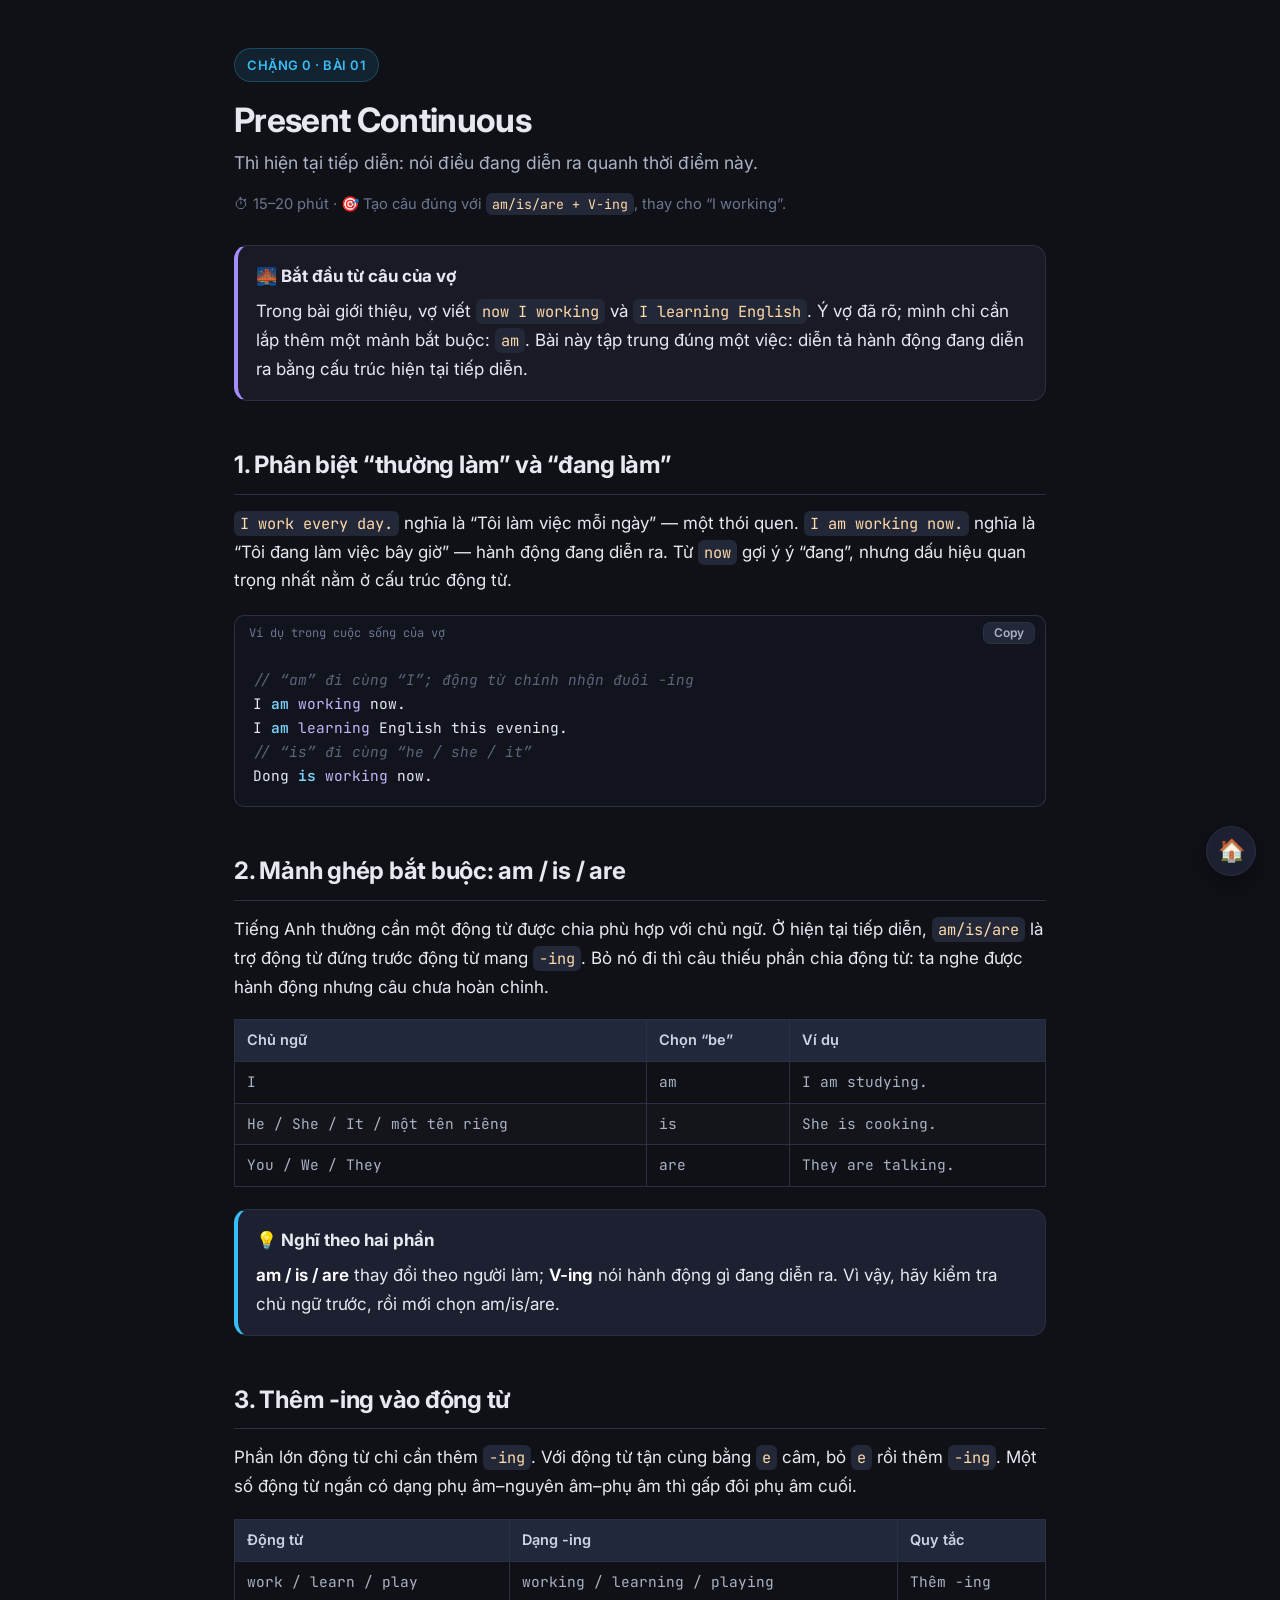
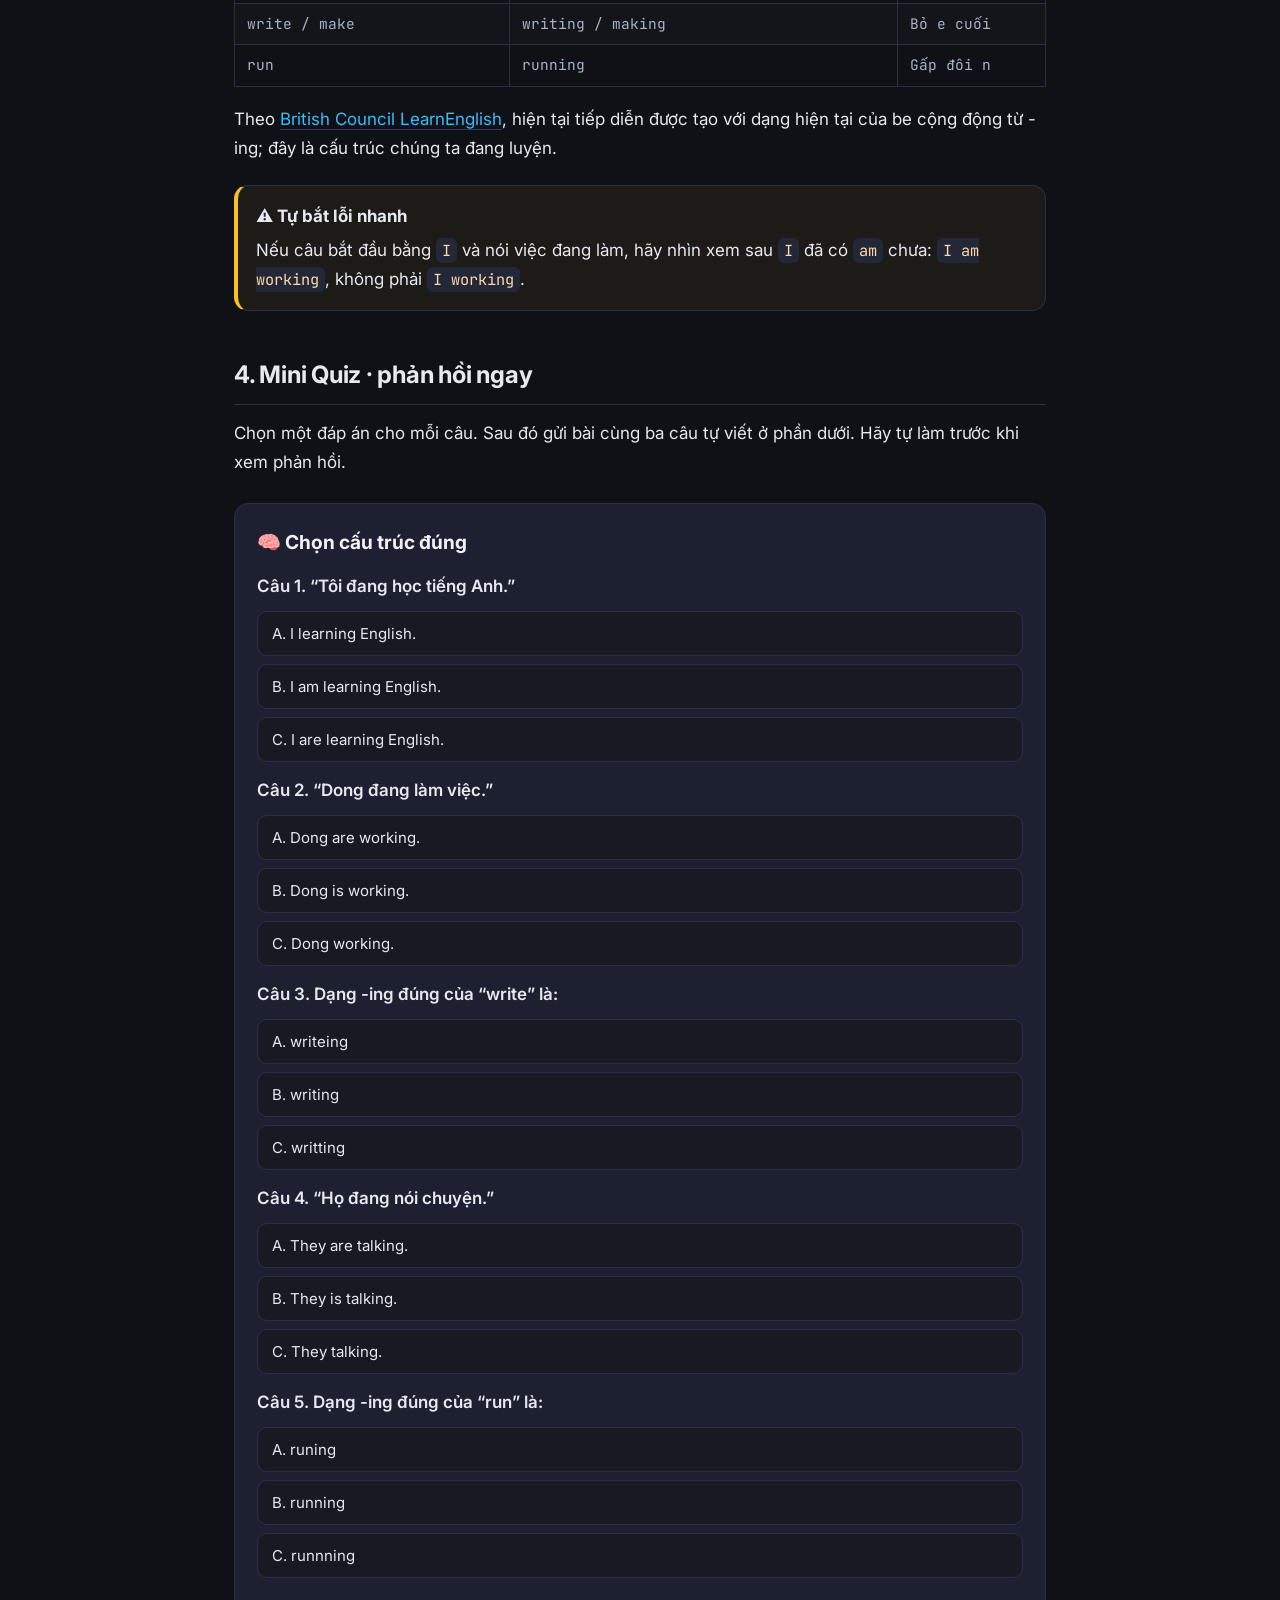
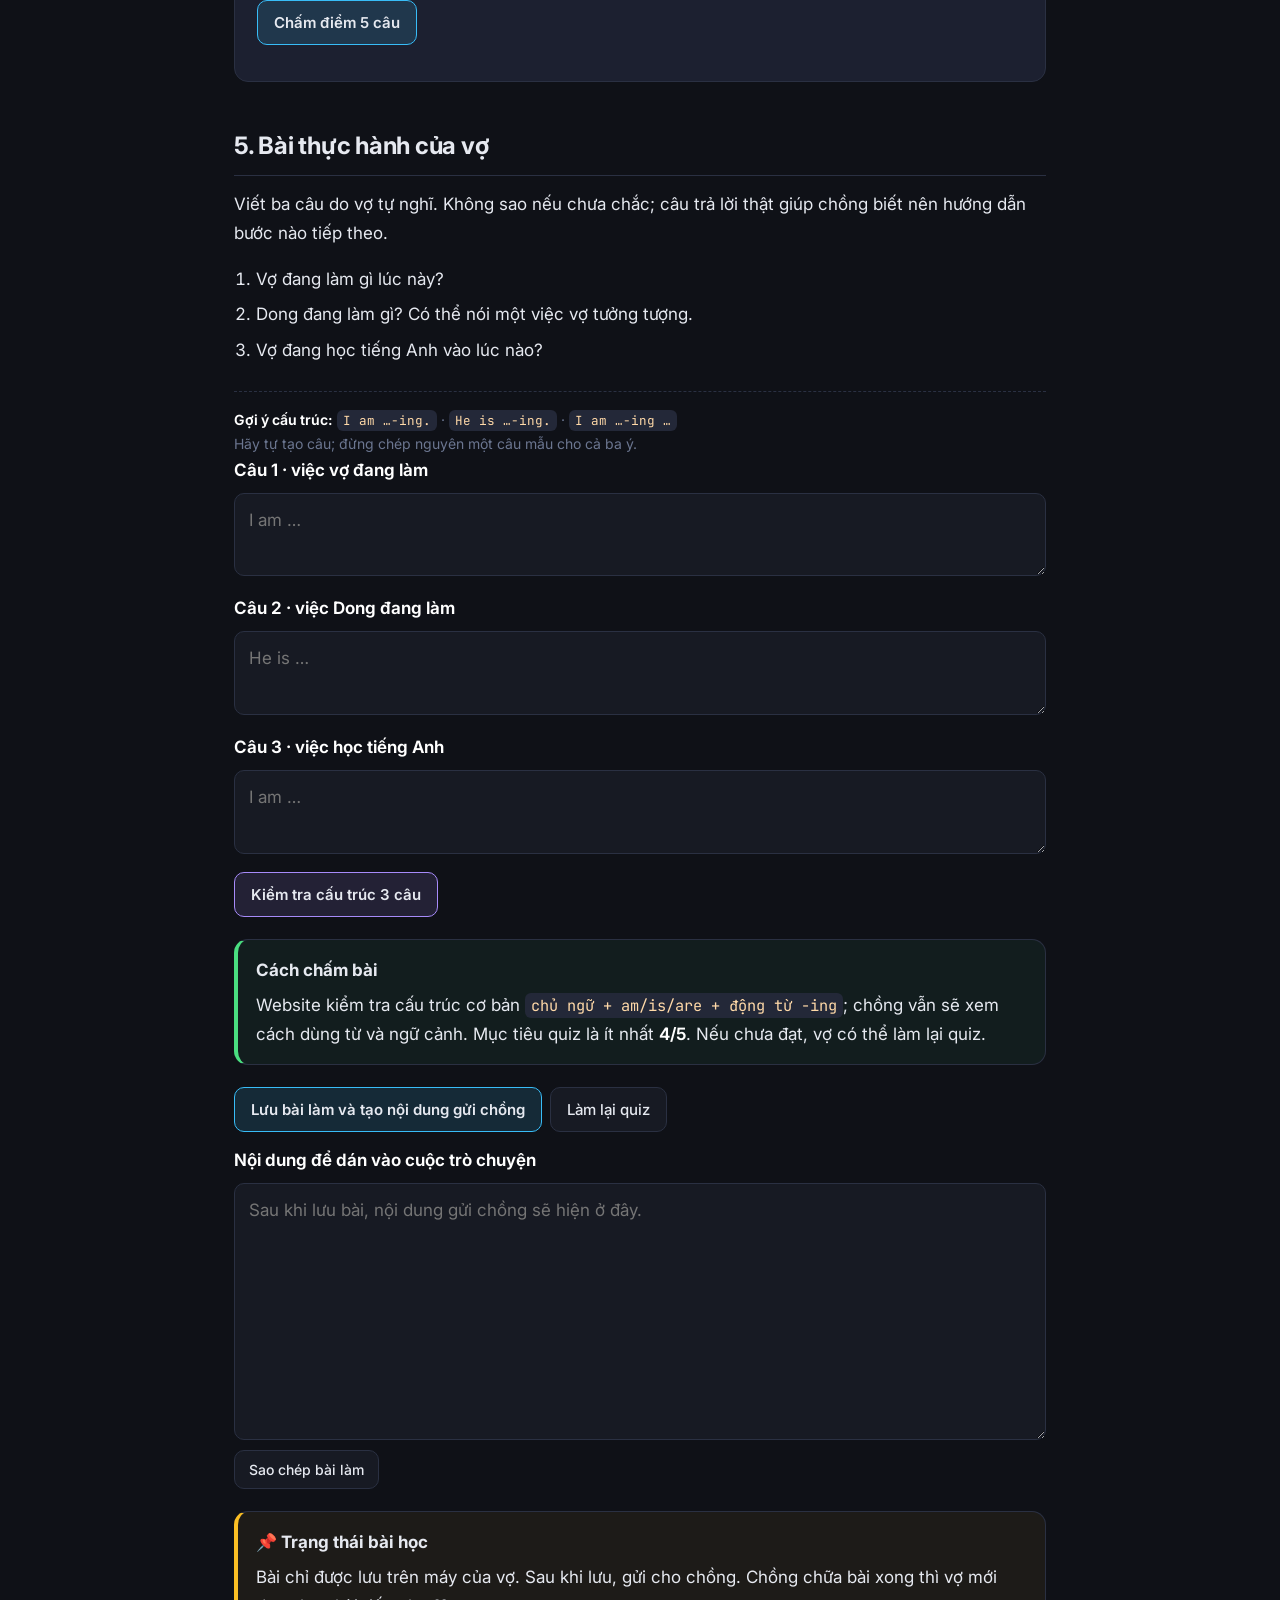
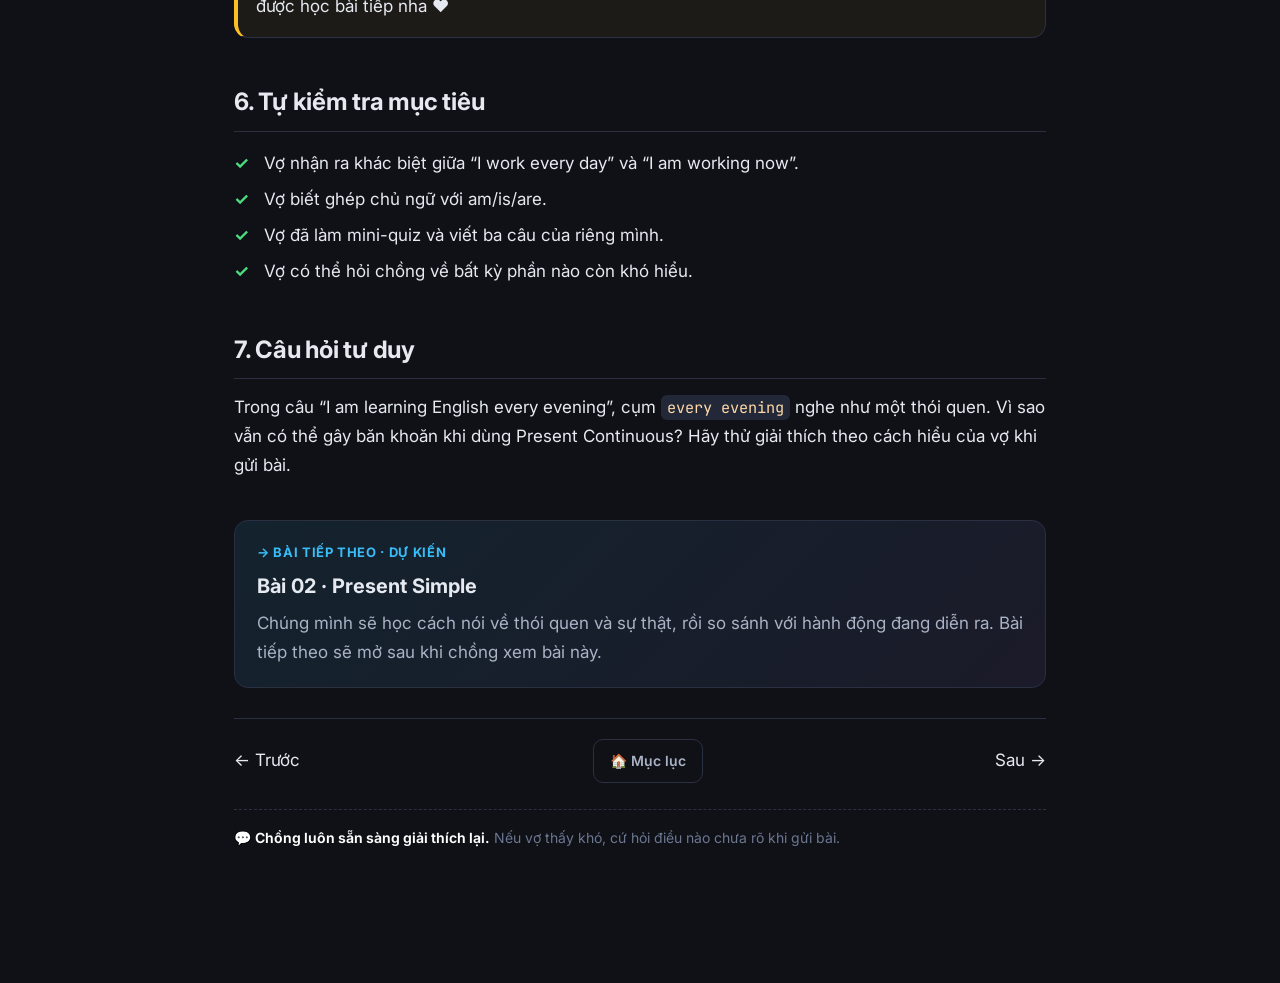
==== lessons/0001-present-continuous.html @ 1e60ca02 "Bai 01 - Chang 0" ====
<!doctype html>
<html lang="vi">
  <head>
    <meta charset="UTF-8" />
    <meta name="viewport" content="width=device-width, initial-scale=1.0" />
    <title>Bài 01 · Present Continuous</title>
    <link rel="preconnect" href="https://fonts.googleapis.com" />
    <link
      href="https://fonts.googleapis.com/css2?family=Inter:wght@400;500;600;700&family=JetBrains+Mono:wght@400;600&display=swap"
      rel="stylesheet"
    />
    <link rel="stylesheet" href="lesson.css" />
  </head>
  <body>
    <div class="wrap">
      <span class="lesson-tag">Chặng 0 · Bài 01</span>
      <h1>Present Continuous</h1>
      <p class="subtitle">
        Thì hiện tại tiếp diễn: nói điều đang diễn ra quanh thời điểm này.
      </p>
      <p class="meta-line">
        ⏱ 15–20 phút · 🎯 Tạo câu đúng với <code>am/is/are + V-ing</code>, thay
        cho “I working”.
      </p>
      <div class="callout bridge">
        <div class="ct">🌉 Bắt đầu từ câu của vợ</div>
        <p>
          Trong bài giới thiệu, vợ viết <code>now I working</code> và
          <code>I learning English</code>. Ý vợ đã rõ; mình chỉ cần lắp thêm một
          mảnh bắt buộc: <code>am</code>. Bài này tập trung đúng một việc: diễn
          tả hành động đang diễn ra bằng cấu trúc hiện tại tiếp diễn.
        </p>
      </div>
      <h2>1. Phân biệt “thường làm” và “đang làm”</h2>
      <p>
        <code>I work every day.</code> nghĩa là “Tôi làm việc mỗi ngày” — một
        thói quen. <code>I am working now.</code> nghĩa là “Tôi đang làm việc
        bây giờ” — hành động đang diễn ra. Từ <code>now</code> gợi ý ý “đang”,
        nhưng dấu hiệu quan trọng nhất nằm ở cấu trúc động từ.
      </p>
      <div class="code-block">
        <span class="code-label">Ví dụ trong cuộc sống của vợ</span>
        <pre><code><span class="cmt">// “am” đi cùng “I”; động từ chính nhận đuôi -ing</span>
I <span class="kw">am</span> <span class="fn">working</span> now.
I <span class="kw">am</span> <span class="fn">learning</span> English this evening.
<span class="cmt">// “is” đi cùng “he / she / it”</span>
Dong <span class="kw">is</span> <span class="fn">working</span> now.</code></pre>
      </div>
      <h2>2. Mảnh ghép bắt buộc: am / is / are</h2>
      <p>
        Tiếng Anh thường cần một động từ được chia phù hợp với chủ ngữ. Ở hiện
        tại tiếp diễn, <code>am/is/are</code> là trợ động từ đứng trước động từ
        mang <code>-ing</code>. Bỏ nó đi thì câu thiếu phần chia động từ: ta
        nghe được hành động nhưng câu chưa hoàn chỉnh.
      </p>
      <table class="data">
        <thead>
          <tr>
            <th>Chủ ngữ</th>
            <th>Chọn “be”</th>
            <th>Ví dụ</th>
          </tr>
        </thead>
        <tbody>
          <tr>
            <td>I</td>
            <td>am</td>
            <td>I am studying.</td>
          </tr>
          <tr>
            <td>He / She / It / một tên riêng</td>
            <td>is</td>
            <td>She is cooking.</td>
          </tr>
          <tr>
            <td>You / We / They</td>
            <td>are</td>
            <td>They are talking.</td>
          </tr>
        </tbody>
      </table>
      <div class="callout why">
        <div class="ct">💡 Nghĩ theo hai phần</div>
        <p>
          <strong>am / is / are</strong> thay đổi theo người làm;
          <strong>V-ing</strong> nói hành động gì đang diễn ra. Vì vậy, hãy kiểm
          tra chủ ngữ trước, rồi mới chọn am/is/are.
        </p>
      </div>
      <h2>3. Thêm -ing vào động từ</h2>
      <p>
        Phần lớn động từ chỉ cần thêm <code>-ing</code>. Với động từ tận cùng
        bằng <code>e</code> câm, bỏ <code>e</code> rồi thêm <code>-ing</code>.
        Một số động từ ngắn có dạng phụ âm–nguyên âm–phụ âm thì gấp đôi phụ âm
        cuối.
      </p>
      <table class="data">
        <thead>
          <tr>
            <th>Động từ</th>
            <th>Dạng -ing</th>
            <th>Quy tắc</th>
          </tr>
        </thead>
        <tbody>
          <tr>
            <td>work / learn / play</td>
            <td>working / learning / playing</td>
            <td>Thêm -ing</td>
          </tr>
          <tr>
            <td>write / make</td>
            <td>writing / making</td>
            <td>Bỏ e cuối</td>
          </tr>
          <tr>
            <td>run</td>
            <td>running</td>
            <td>Gấp đôi n</td>
          </tr>
        </tbody>
      </table>
      <p>
        Theo
        <a
          href="https://learnenglish.britishcouncil.org/free-resources/grammar/english-grammar-reference/present-continuous"
          target="_blank"
          rel="noreferrer"
          >British Council LearnEnglish</a
        >, hiện tại tiếp diễn được tạo với dạng hiện tại của <vợ>be</vợ> cộng
        động từ <vợ>-ing</vợ>; đây là cấu trúc chúng ta đang luyện.
      </p>
      <div class="callout warn">
        <div class="ct">⚠️ Tự bắt lỗi nhanh</div>
        <p>
          Nếu câu bắt đầu bằng <code>I</code> và nói việc đang làm, hãy nhìn xem
          sau <code>I</code> đã có <code>am</code> chưa:
          <code>I am working</code>, không phải <code>I working</code>.
        </p>
      </div>
      <h2>4. Mini Quiz · phản hồi ngay</h2>
      <p>
        Chọn một đáp án cho mỗi câu. Sau đó gửi bài cùng ba câu tự viết ở phần
        dưới. Hãy tự làm trước khi xem phản hồi.
      </p>
      <div class="quiz">
        <h3>🧠 Chọn cấu trúc đúng</h3>
        <div class="q">Câu 1. “Tôi đang học tiếng Anh.”</div>
        <button
          class="opt"
          data-correct="false"
          data-explain="Thiếu trợ động từ am. Hãy nhớ mẫu I + am + V-ing."
        >
          A. I learning English.</button
        ><button
          class="opt"
          data-correct="true"
          data-explain="Đúng: I đi với am, rồi đến learning."
        >
          B. I am learning English.</button
        ><button
          class="opt"
          data-correct="false"
          data-explain="Are không đi với chủ ngữ I trong mẫu này."
        >
          C. I are learning English.
        </button>
        <div class="feedback"></div>
        <div class="q">Câu 2. “Dong đang làm việc.”</div>
        <button
          class="opt"
          data-correct="false"
          data-explain="Với một tên người số ít, dùng is."
        >
          A. Dong are working.</button
        ><button
          class="opt"
          data-correct="true"
          data-explain="Đúng: Dong là một người nên đi với is."
        >
          B. Dong is working.</button
        ><button
          class="opt"
          data-correct="false"
          data-explain="Không bỏ trợ động từ; cần is trước working."
        >
          C. Dong working.
        </button>
        <div class="feedback"></div>
        <div class="q">Câu 3. Dạng -ing đúng của “write” là:</div>
        <button
          class="opt"
          data-correct="false"
          data-explain="Giữ e rồi thêm ing là sai với quy tắc này."
        >
          A. writeing</button
        ><button
          class="opt"
          data-correct="true"
          data-explain="Đúng: bỏ e cuối rồi thêm -ing → writing."
        >
          B. writing</button
        ><button
          class="opt"
          data-correct="false"
          data-explain="Không bỏ cả e lẫn t; dạng chuẩn là writing."
        >
          C. writting
        </button>
        <div class="feedback"></div>
        <div class="q">Câu 4. “Họ đang nói chuyện.”</div>
        <button
          class="opt"
          data-correct="true"
          data-explain="Đúng: They đi với are."
        >
          A. They are talking.</button
        ><button
          class="opt"
          data-correct="false"
          data-explain="Is dùng với he/she/it hoặc một người/vật số ít."
        >
          B. They is talking.</button
        ><button
          class="opt"
          data-correct="false"
          data-explain="Câu tiếp diễn cần trợ động từ are."
        >
          C. They talking.
        </button>
        <div class="feedback"></div>
        <div class="q">Câu 5. Dạng -ing đúng của “run” là:</div>
        <button
          class="opt"
          data-correct="false"
          data-explain="Với run, cần gấp đôi n trước khi thêm -ing."
        >
          A. runing</button
        ><button
          class="opt"
          data-correct="true"
          data-explain="Đúng: run → running, gấp đôi n cuối."
        >
          B. running</button
        ><button
          class="opt"
          data-correct="false"
          data-explain="Động từ không nhận thêm một chữ r."
        >
          C. runnning
        </button>
        <div class="feedback"></div>
        <button
          id="check-quiz"
          type="button"
          style="
            margin-top: 14px;
            padding: 12px 16px;
            border: 1px solid #38bdf8;
            border-radius: 10px;
            background: rgba(56, 189, 248, 0.14);
            color: #e6e9f0;
            font:
              600 15px Inter,
              sans-serif;
            cursor: pointer;
          "
        >
          Chấm điểm 5 câu
        </button>
        <p id="quiz-result" role="status" aria-live="polite"></p>
      </div>
      <h2>5. Bài thực hành của vợ</h2>
      <p>
        Viết ba câu do vợ tự nghĩ. Không sao nếu chưa chắc; câu trả lời thật
        giúp chồng biết nên hướng dẫn bước nào tiếp theo.
      </p>
      <ol>
        <li>Vợ đang làm gì lúc này?</li>
        <li>Dong đang làm gì? Có thể nói một việc vợ tưởng tượng.</li>
        <li>Vợ đang học tiếng Anh vào lúc nào?</li>
      </ol>
      <div class="try-it">
        <strong>Gợi ý cấu trúc:</strong> <code>I am …-ing.</code> ·
        <code>He is …-ing.</code> · <code>I am …-ing …</code><br />Hãy tự tạo
        câu; đừng chép nguyên một câu mẫu cho cả ba ý.
      </div>
      <form id="lesson-form">
        <label for="sentence1"><strong>Câu 1 · việc vợ đang làm</strong></label
        ><textarea
          id="sentence1"
          rows="2"
          placeholder="I am …"
          required
          style="
            display: block;
            width: 100%;
            margin: 8px 0 18px;
            padding: 12px 14px;
            border: 1px solid #2a3042;
            border-radius: 10px;
            background: #171a23;
            color: #e6e9f0;
            font: inherit;
          "
        ></textarea
        ><label for="sentence2"
          ><strong>Câu 2 · việc Dong đang làm</strong></label
        ><textarea
          id="sentence2"
          rows="2"
          placeholder="He is …"
          required
          style="
            display: block;
            width: 100%;
            margin: 8px 0 18px;
            padding: 12px 14px;
            border: 1px solid #2a3042;
            border-radius: 10px;
            background: #171a23;
            color: #e6e9f0;
            font: inherit;
          "
        ></textarea
        ><label for="sentence3"
          ><strong>Câu 3 · việc học tiếng Anh</strong></label
        ><textarea
          id="sentence3"
          rows="2"
          placeholder="I am …"
          required
          style="
            display: block;
            width: 100%;
            margin: 8px 0 18px;
            padding: 12px 14px;
            border: 1px solid #2a3042;
            border-radius: 10px;
            background: #171a23;
            color: #e6e9f0;
            font: inherit;
          "
        ></textarea
        ><button
          id="check-writing"
          type="button"
          style="
            padding: 12px 16px;
            border: 1px solid #a78bfa;
            border-radius: 10px;
            background: rgba(167, 139, 250, 0.13);
            color: #e6e9f0;
            font:
              600 15px Inter,
              sans-serif;
            cursor: pointer;
          "
        >
          Kiểm tra cấu trúc 3 câu
        </button>
        <p id="writing-result" role="status" aria-live="polite"></p>
        <div class="callout tip">
          <div class="ct">Cách chấm bài</div>
          <p>
            Website kiểm tra cấu trúc cơ bản
            <code>chủ ngữ + am/is/are + động từ -ing</code>; chồng vẫn sẽ xem
            cách dùng từ và ngữ cảnh. Mục tiêu quiz là ít nhất
            <strong>4/5</strong>. Nếu chưa đạt, vợ có thể làm lại quiz.
          </p>
        </div>
        <button
          type="submit"
          style="
            padding: 12px 16px;
            border: 1px solid #38bdf8;
            border-radius: 10px;
            background: rgba(56, 189, 248, 0.14);
            color: #e6e9f0;
            font:
              600 15px Inter,
              sans-serif;
            cursor: pointer;
          "
        >
          Lưu bài làm và tạo nội dung gửi chồng</button
        ><button
          id="retry-quiz"
          type="button"
          style="
            margin-left: 8px;
            padding: 12px 16px;
            border: 1px solid #2a3042;
            border-radius: 10px;
            background: #171a23;
            color: #e6e9f0;
            font:
              500 15px Inter,
              sans-serif;
            cursor: pointer;
          "
        >
          Làm lại quiz
        </button>
        <p
          id="submit-feedback"
          class="feedback"
          role="status"
          aria-live="polite"
        ></p>
        <label for="share-output"
          ><strong>Nội dung để dán vào cuộc trò chuyện</strong></label
        ><textarea
          id="share-output"
          rows="8"
          readonly
          placeholder="Sau khi lưu bài, nội dung gửi chồng sẽ hiện ở đây."
          style="
            display: block;
            width: 100%;
            margin: 8px 0 10px;
            padding: 12px 14px;
            border: 1px solid #2a3042;
            border-radius: 10px;
            background: #171a23;
            color: #e6e9f0;
            font: inherit;
          "
        ></textarea
        ><button
          id="copy-submission"
          type="button"
          style="
            padding: 10px 14px;
            border: 1px solid #2a3042;
            border-radius: 10px;
            background: #171a23;
            color: #e6e9f0;
            font:
              500 14px Inter,
              sans-serif;
            cursor: pointer;
          "
        >
          Sao chép bài làm
        </button>
      </form>
      <div class="callout warn">
        <div class="ct">📌 Trạng thái bài học</div>
        <p>
          Bài chỉ được lưu trên máy của vợ. Sau khi lưu, gửi cho
          chồng. Chồng chữa bài xong thì vợ mới được học bài tiếp nha ❤️
        </p>
      </div>
      <h2>6. Tự kiểm tra mục tiêu</h2>
      <ul class="checklist">
        <li>
          Vợ nhận ra khác biệt giữa “I work every day” và “I am working now”.
        </li>
        <li>Vợ biết ghép chủ ngữ với am/is/are.</li>
        <li>Vợ đã làm mini-quiz và viết ba câu của riêng mình.</li>
        <li>Vợ có thể hỏi chồng về bất kỳ phần nào còn khó hiểu.</li>
      </ul>
      <h2>7. Câu hỏi tư duy</h2>
      <p>
        Trong câu “I am learning English every evening”, cụm
        <code>every evening</code> nghe như một thói quen. Vì sao vẫn có thể gây
        băn khoăn khi dùng Present Continuous? Hãy thử giải thích theo cách hiểu
        của vợ khi gửi bài.
      </p>
      <div class="next-box">
        <div class="nl">→ Bài tiếp theo · dự kiến</div>
        <div class="nt">Bài 02 · Present Simple</div>
        <p class="nd">
          Chúng mình sẽ học cách nói về thói quen và sự thật, rồi so sánh với
          hành động đang diễn ra. Bài tiếp theo sẽ mở sau khi chồng xem bài này.
        </p>
      </div>
      <div class="navbar">
        <span class="disabled">← Trước</span><a href="index.html">🏠 Mục lục</a
        ><span class="disabled">Sau →</span>
      </div>
      <p class="try-it">
        💬 <strong>Chồng luôn sẵn sàng giải thích lại.</strong> Nếu vợ thấy khó,
        cứ hỏi điều nào chưa rõ khi gửi bài.
      </p>
    </div>
    <script src="lesson-enhance.js"></script>
    <script>
      (() => {
        const KEY = "ielts-foundation-progress-v1",
          form = document.getElementById("lesson-form"),
          feedback = document.getElementById("submit-feedback"),
          share = document.getElementById("share-output");
        let state = {};
        try {
          state = JSON.parse(localStorage.getItem(KEY) || "{}");
        } catch {}
        let saved = state.lesson01 || {};
        [1, 2, 3].forEach((i) => {
          document.getElementById("sentence" + i).value =
            (saved.sentences || [])[i - 1] || "";
        });
        const options = [...document.querySelectorAll(".quiz .opt")];
        options.forEach((opt, index) => {
          opt.addEventListener("click", () => {
            opt.classList.add("picked");
            let a = state.lesson01 || {};
            a.answers = a.answers || {};
            a.answers[Math.floor(index / 3)] = index % 3;
            a.quizChecked = false;
            state.lesson01 = a;
            localStorage.setItem(KEY, JSON.stringify(state));
          });
          if (
            saved.answers &&
            Number(saved.answers[Math.floor(index / 3)]) === index % 3
          )
            opt.click();
        });
        const sentenceChecks = (sentences) =>
          sentences.map((s, i) => {
            const patterns = [
                /^(?:I am|I'm)\s+[a-z]+ing\b/i,
                /^(?:(?:He|Dong) is|(?:He's|Dong's))\s+[a-z]+ing\b/i,
                /^(?:I am|I'm)\s+[a-z]+ing\b/i,
              ],
              hints = [
                "Bắt đầu bằng “I am” rồi dùng một động từ dạng -ing.",
                "Dùng “He is” hoặc “Dong is”, rồi thêm động từ dạng -ing.",
                "Dùng “I am” rồi thêm động từ dạng -ing.",
              ];
            return patterns[i].test(s)
              ? "✓ Câu " + (i + 1) + ": Đúng mẫu cơ bản."
              : "↻ Câu " + (i + 1) + ": kiểm tra lại. " + hints[i];
          });
        const makeShare = (r) => {
          if (r.submitted)
            share.value =
              "Lesson 01 — Present Continuous\nMini-quiz: " +
              r.score +
              "/5\nKiểm tra cấu trúc câu:\n" +
              (r.writingFeedback || []).join("\n") +
              "\nBa câu của vợ:\n1. " +
              r.sentences[0] +
              "\n2. " +
              r.sentences[1] +
              "\n3. " +
              r.sentences[2] +
              "\nCâu hỏi tư duy: Vì sao “I am learning English every evening” có thể gây băn khoăn về thì?";
        };
        makeShare(saved);
        document.getElementById("check-quiz").addEventListener("click", () => {
          const picked = [...document.querySelectorAll(".quiz .opt.picked")];
          if (picked.length < 5) {
            document.getElementById("quiz-result").textContent =
              "Vợ hãy chọn một đáp án cho cả 5 câu trước nhé.";
            return;
          }
          const score = picked.filter(
            (b) => b.dataset.correct === "true",
          ).length;
          state.lesson01 = {
            ...state.lesson01,
            score,
            total: 5,
            quizChecked: true,
          };
          localStorage.setItem(KEY, JSON.stringify(state));
          document.getElementById("quiz-result").textContent =
            "Kết quả: " +
            score +
            "/5. " +
            (score >= 4
              ? "Vợ giỏi quá hihi vợ đúng hết goi nè 😘."
              : "Vợ xem lại phần phản hồi từng câu rồi thử lại nhé.");
        });
        document
          .getElementById("check-writing")
          .addEventListener("click", () => {
            const sentences = [1, 2, 3].map((n) =>
              document.getElementById("sentence" + n).value.trim(),
            );
            const result = document.getElementById("writing-result");
            if (sentences.some((s) => !s)) {
              result.textContent = "Vợ điền đủ ba câu trước rồi kiểm tra nhé.";
              return;
            }
            const writingFeedback = sentenceChecks(sentences);
            state.lesson01 = {
              ...state.lesson01,
              writingChecked: true,
              writingFeedback,
              sentences,
            };
            localStorage.setItem(KEY, JSON.stringify(state));
            result.textContent = writingFeedback.join("   ");
          });
        form.addEventListener("submit", (e) => {
          e.preventDefault();
          const sentences = [1, 2, 3].map((n) =>
            document.getElementById("sentence" + n).value.trim(),
          );
          if (sentences.some((s) => !s)) {
            feedback.textContent = "Vợ hãy điền đủ ba câu rồi lưu nhé.";
            feedback.className = "feedback show bad";
            return;
          }
          const picked = [...document.querySelectorAll(".quiz .opt.picked")];
          if (picked.length < 5 || !state.lesson01?.quizChecked) {
            feedback.textContent =
              "Vợ hãy chọn đủ 5 đáp án và bấm “Chấm điểm 5 câu” trước nhé.";
            feedback.className = "feedback show bad";
            return;
          }
          if (!state.lesson01?.writingChecked) {
            feedback.textContent =
              "Vợ hãy bấm “Kiểm tra cấu trúc 3 câu” trước nhé.";
            feedback.className = "feedback show bad";
            return;
          }
          const score = picked.filter(
              (b) => b.dataset.correct === "true",
            ).length,
            writingFeedback = sentenceChecks(sentences);
          state.lesson01 = {
            ...state.lesson01,
            submitted: true,
            reviewedComplete: false,
            score,
            total: 5,
            sentences,
            writingFeedback,
            submittedAt: new Date().toISOString(),
          };
          localStorage.setItem(KEY, JSON.stringify(state));
          makeShare(state.lesson01);
          feedback.textContent =
            "Đã lưu trên thiết bị: quiz " +
            score +
            "/5. Sao chép nội dung bên dưới và dán vào cuộc trò chuyện để chồng xem. Bài vẫn đang chờ chồng chấm.";
          feedback.className = "feedback show " + (score >= 4 ? "good" : "bad");
        });
        document.getElementById("retry-quiz").addEventListener("click", () => {
          const a = state.lesson01 || {};
          delete a.answers;
          a.submitted = false;
          state.lesson01 = a;
          localStorage.setItem(KEY, JSON.stringify(state));
          location.reload();
        });
        document
          .getElementById("copy-submission")
          .addEventListener("click", async () => {
            if (!share.value) {
              feedback.textContent = "Hãy lưu đủ bài trước khi sao chép.";
              feedback.className = "feedback show bad";
              return;
            }
            try {
              await navigator.clipboard.writeText(share.value);
              feedback.textContent =
                "Đã sao chép. Hãy dán nội dung vào cuộc trò chuyện.";
              feedback.className = "feedback show good";
            } catch {
              share.focus();
              share.select();
              feedback.textContent =
                "Hãy sao chép phần đã chọn rồi dán vào cuộc trò chuyện.";
              feedback.className = "feedback show bad";
            }
          });
      })();
    </script>
  </body>
</html>
---- lessons/lesson.css ----
/* ===== lesson.css — style dùng chung cho mọi bài học SQL ===== */
:root {
  --bg: #0f1117;
  --bg-soft: #171a23;
  --bg-card: #1c2030;
  --border: #2a3042;
  --text: #e6e9f0;
  --text-soft: #aab2c5;
  --text-dim: #6b7690;
  --accent: #38bdf8; /* xanh dương sáng — màu chủ đạo */
  --accent-2: #a78bfa; /* tím — phụ */
  --green: #4ade80;
  --amber: #fbbf24;
  --red: #f87171;
  --pink: #f472b6;
  --radius: 14px;
  --mono:
    "JetBrains Mono", "SF Mono", "Fira Code", ui-monospace, Menlo, monospace;
  --sans:
    "Inter", -apple-system, BlinkMacSystemFont, "Segoe UI", Roboto, sans-serif;
}

* {
  box-sizing: border-box;
}

html {
  scroll-behavior: smooth;
}

body {
  margin: 0;
  font-family: var(--sans);
  background: radial-gradient(
    1200px 600px at 80% -10%,
    #1d2433 0%,
    var(--bg) 55%
  );
  color: var(--text);
  line-height: 1.7;
  font-size: 17px;
  -webkit-font-smoothing: antialiased;
}

.wrap {
  max-width: 860px;
  margin: 0 auto;
  padding: 48px 24px 120px;
}

/* ----- header bài học ----- */
.lesson-tag {
  display: inline-flex;
  align-items: center;
  gap: 8px;
  font-size: 13px;
  font-weight: 600;
  letter-spacing: 0.04em;
  text-transform: uppercase;
  color: var(--accent);
  background: rgba(56, 189, 248, 0.1);
  border: 1px solid rgba(56, 189, 248, 0.25);
  padding: 5px 12px;
  border-radius: 999px;
}
h1 {
  font-size: 2.1rem;
  line-height: 1.2;
  margin: 18px 0 8px;
  letter-spacing: -0.02em;
}
.subtitle {
  color: var(--text-soft);
  font-size: 1.1rem;
  margin: 0 0 8px;
}
.meta-line {
  color: var(--text-dim);
  font-size: 0.92rem;
  margin-bottom: 28px;
}

h2 {
  font-size: 1.5rem;
  margin: 44px 0 14px;
  letter-spacing: -0.01em;
  padding-bottom: 8px;
  border-bottom: 1px solid var(--border);
}
h3 {
  font-size: 1.2rem;
  margin: 30px 0 10px;
  color: #f0f2f7;
}
p {
  margin: 14px 0;
  color: var(--text);
}
a {
  color: var(--accent);
  text-decoration: none;
  border-bottom: 1px solid rgba(56, 189, 248, 0.3);
}
a:hover {
  border-bottom-color: var(--accent);
}
strong {
  color: #fff;
  font-weight: 650;
}
ul,
ol {
  padding-left: 22px;
}
li {
  margin: 7px 0;
}
code {
  font-family: var(--mono);
  font-size: 0.9em;
  background: #232838;
  color: #ffd9a8;
  padding: 2px 6px;
  border-radius: 6px;
}

/* ----- khối code + nút copy ----- */
.code-block {
  position: relative;
  margin: 20px 0;
}
/* Thanh header của khối code: nhãn ngôn ngữ bên trái + nút Copy bên phải */
.code-block > .code-label {
  display: flex;
  align-items: center;
  gap: 12px;
  font-family: var(--mono);
  font-size: 12px;
  color: var(--text-dim);
  background: #11141d;
  border: 1px solid var(--border);
  border-bottom: none;
  padding: 6px 10px 6px 14px;
  border-radius: 10px 10px 0 0;
}
pre {
  margin: 0;
  background: #11141d;
  border: 1px solid var(--border);
  border-radius: 10px;
  padding: 18px 18px;
  overflow-x: auto;
  font-family: var(--mono);
  font-size: 14.5px;
  line-height: 1.65;
}
/* Khi có header phía trên: bỏ bo góc trên + viền trên của pre cho liền mạch */
.code-block > .code-label + pre {
  border-top: none;
  border-radius: 0 0 10px 10px;
}
pre code {
  background: none;
  color: #e6e9f0;
  padding: 0;
  font-size: inherit;
}
/* tô màu SQL nhẹ qua class thủ công */
.kw {
  color: #7dd3fc;
  font-weight: 600;
} /* keyword */
.fn {
  color: #c4b5fd;
} /* function */
.str {
  color: #86efac;
} /* string */
.num {
  color: #fca5a5;
} /* number */
.cmt {
  color: #5b6478;
  font-style: italic;
} /* comment tiếng Việt */
.tbl {
  color: #fcd34d;
} /* tên bảng/cột nhấn */

/* Nút Copy nằm GỌN trong thanh header, đẩy sang phải, cách lề một chút */
.copy-btn {
  margin-left: auto;
  flex-shrink: 0;
  line-height: 1;
  font-family: var(--sans);
  font-size: 12px;
  font-weight: 600;
  color: var(--text-soft);
  background: #232838;
  border: 1px solid var(--border);
  padding: 4px 10px;
  border-radius: 7px;
  cursor: pointer;
  transition: all 0.15s;
}
.copy-btn:hover {
  color: #fff;
  border-color: var(--accent);
}
.copy-btn.copied {
  color: var(--green);
  border-color: var(--green);
}

/* ----- callout ----- */
.callout {
  border-radius: var(--radius);
  padding: 16px 18px;
  margin: 22px 0;
  border: 1px solid var(--border);
  background: var(--bg-card);
}
.callout .ct {
  font-weight: 700;
  margin-bottom: 6px;
  display: flex;
  align-items: center;
  gap: 8px;
}
.callout p:first-of-type {
  margin-top: 0;
}
.callout p:last-child {
  margin-bottom: 0;
}
.callout.why {
  border-left: 4px solid var(--accent);
}
.callout.warn {
  border-left: 4px solid var(--amber);
  background: rgba(251, 191, 36, 0.06);
}
.callout.danger {
  border-left: 4px solid var(--red);
  background: rgba(248, 113, 113, 0.06);
}
.callout.tip {
  border-left: 4px solid var(--green);
  background: rgba(74, 222, 128, 0.06);
}
.callout.bridge {
  border-left: 4px solid var(--accent-2);
  background: rgba(167, 139, 250, 0.07);
}

/* ----- bảng minh hoạ dữ liệu ----- */
table.data {
  border-collapse: collapse;
  width: 100%;
  margin: 18px 0;
  font-size: 14.5px;
}
table.data th,
table.data td {
  border: 1px solid var(--border);
  padding: 8px 12px;
  text-align: left;
}
table.data th {
  background: #20283b;
  color: #cbd5e1;
  font-weight: 600;
}
table.data td {
  font-family: var(--mono);
  color: var(--text-soft);
}
table.data tr:nth-child(even) td {
  background: rgba(255, 255, 255, 0.015);
}
.nullcell {
  color: var(--text-dim);
  font-style: italic;
}

/* ----- quiz tương tác ----- */
.quiz {
  background: var(--bg-card);
  border: 1px solid var(--border);
  border-radius: var(--radius);
  padding: 22px;
  margin: 26px 0;
}
.quiz h3 {
  margin-top: 0;
}
.quiz .q {
  font-weight: 600;
  margin: 14px 0 10px;
}
.quiz .opt {
  display: block;
  width: 100%;
  text-align: left;
  margin: 8px 0;
  padding: 12px 14px;
  background: var(--bg-soft);
  border: 1px solid var(--border);
  border-radius: 10px;
  color: var(--text);
  font-family: var(--sans);
  font-size: 15px;
  cursor: pointer;
  transition: all 0.15s;
}
.quiz .opt:hover {
  border-color: var(--accent);
}
.quiz .opt.correct {
  border-color: var(--green);
  background: rgba(74, 222, 128, 0.12);
  color: #d9f9e3;
}
.quiz .opt.wrong {
  border-color: var(--red);
  background: rgba(248, 113, 113, 0.1);
  color: #fbd5d5;
}
.quiz .opt.disabled {
  pointer-events: none;
  opacity: 0.9;
}
.quiz .feedback {
  margin-top: 12px;
  padding: 12px 14px;
  border-radius: 10px;
  font-size: 14.5px;
  display: none;
}
.quiz .feedback.show {
  display: block;
}
.quiz .feedback.good {
  background: rgba(74, 222, 128, 0.1);
  border: 1px solid var(--green);
}
.quiz .feedback.bad {
  background: rgba(248, 113, 113, 0.1);
  border: 1px solid var(--red);
}

/* ----- điều hướng cuối bài ----- */
.next-box {
  margin: 40px 0 10px;
  padding: 20px 22px;
  border-radius: var(--radius);
  background: linear-gradient(
    135deg,
    rgba(56, 189, 248, 0.1),
    rgba(167, 139, 250, 0.08)
  );
  border: 1px solid var(--border);
}
.next-box .nl {
  font-size: 13px;
  text-transform: uppercase;
  letter-spacing: 0.05em;
  color: var(--accent);
  font-weight: 700;
}
.next-box .nt {
  font-size: 1.25rem;
  font-weight: 700;
  margin: 6px 0;
}
.next-box .nd {
  color: var(--text-soft);
  margin: 0;
}

.navbar {
  display: flex;
  justify-content: space-between;
  align-items: center;
  gap: 12px;
  margin-top: 30px;
  padding-top: 20px;
  border-top: 1px solid var(--border);
}
.navbar a {
  display: inline-flex;
  align-items: center;
  gap: 6px;
  padding: 9px 16px;
  border-radius: 10px;
  border: 1px solid var(--border);
  color: var(--text-soft);
  font-size: 14px;
  font-weight: 600;
}
.navbar a:hover {
  color: #fff;
  border-color: var(--accent);
  background: var(--bg-card);
}
.navbar a.disabled {
  opacity: 0.35;
  pointer-events: none;
}

/* ----- nút 🏠 nổi (do lesson-enhance.js chèn) ----- */
.home-fab {
  position: fixed;
  bottom: 24px;
  right: 24px;
  z-index: 50;
  width: 50px;
  height: 50px;
  border-radius: 50%;
  display: flex;
  align-items: center;
  justify-content: center;
  background: var(--bg-card);
  border: 1px solid var(--border);
  font-size: 22px;
  text-decoration: none;
  box-shadow: 0 8px 24px rgba(0, 0, 0, 0.4);
  transition: all 0.15s;
}
.home-fab:hover {
  border-color: var(--accent);
  transform: translateY(-2px);
}

.checklist {
  list-style: none;
  padding-left: 0;
}
.checklist li {
  padding-left: 30px;
  position: relative;
}
.checklist li::before {
  content: "✓";
  position: absolute;
  left: 0;
  color: var(--green);
  font-weight: 700;
}

.try-it {
  font-size: 14px;
  color: var(--text-dim);
  margin-top: 26px;
  padding-top: 16px;
  border-top: 1px dashed var(--border);
}

/* ----- print-friendly ----- */
@media print {
  body {
    background: #fff;
    color: #111;
  }
  .home-fab,
  .copy-btn,
  .navbar {
    display: none;
  }
  pre,
  .callout,
  .quiz,
  table.data th {
    background: #f5f5f5 !important;
    color: #111 !important;
  }
  a {
    color: #06c;
  }
}
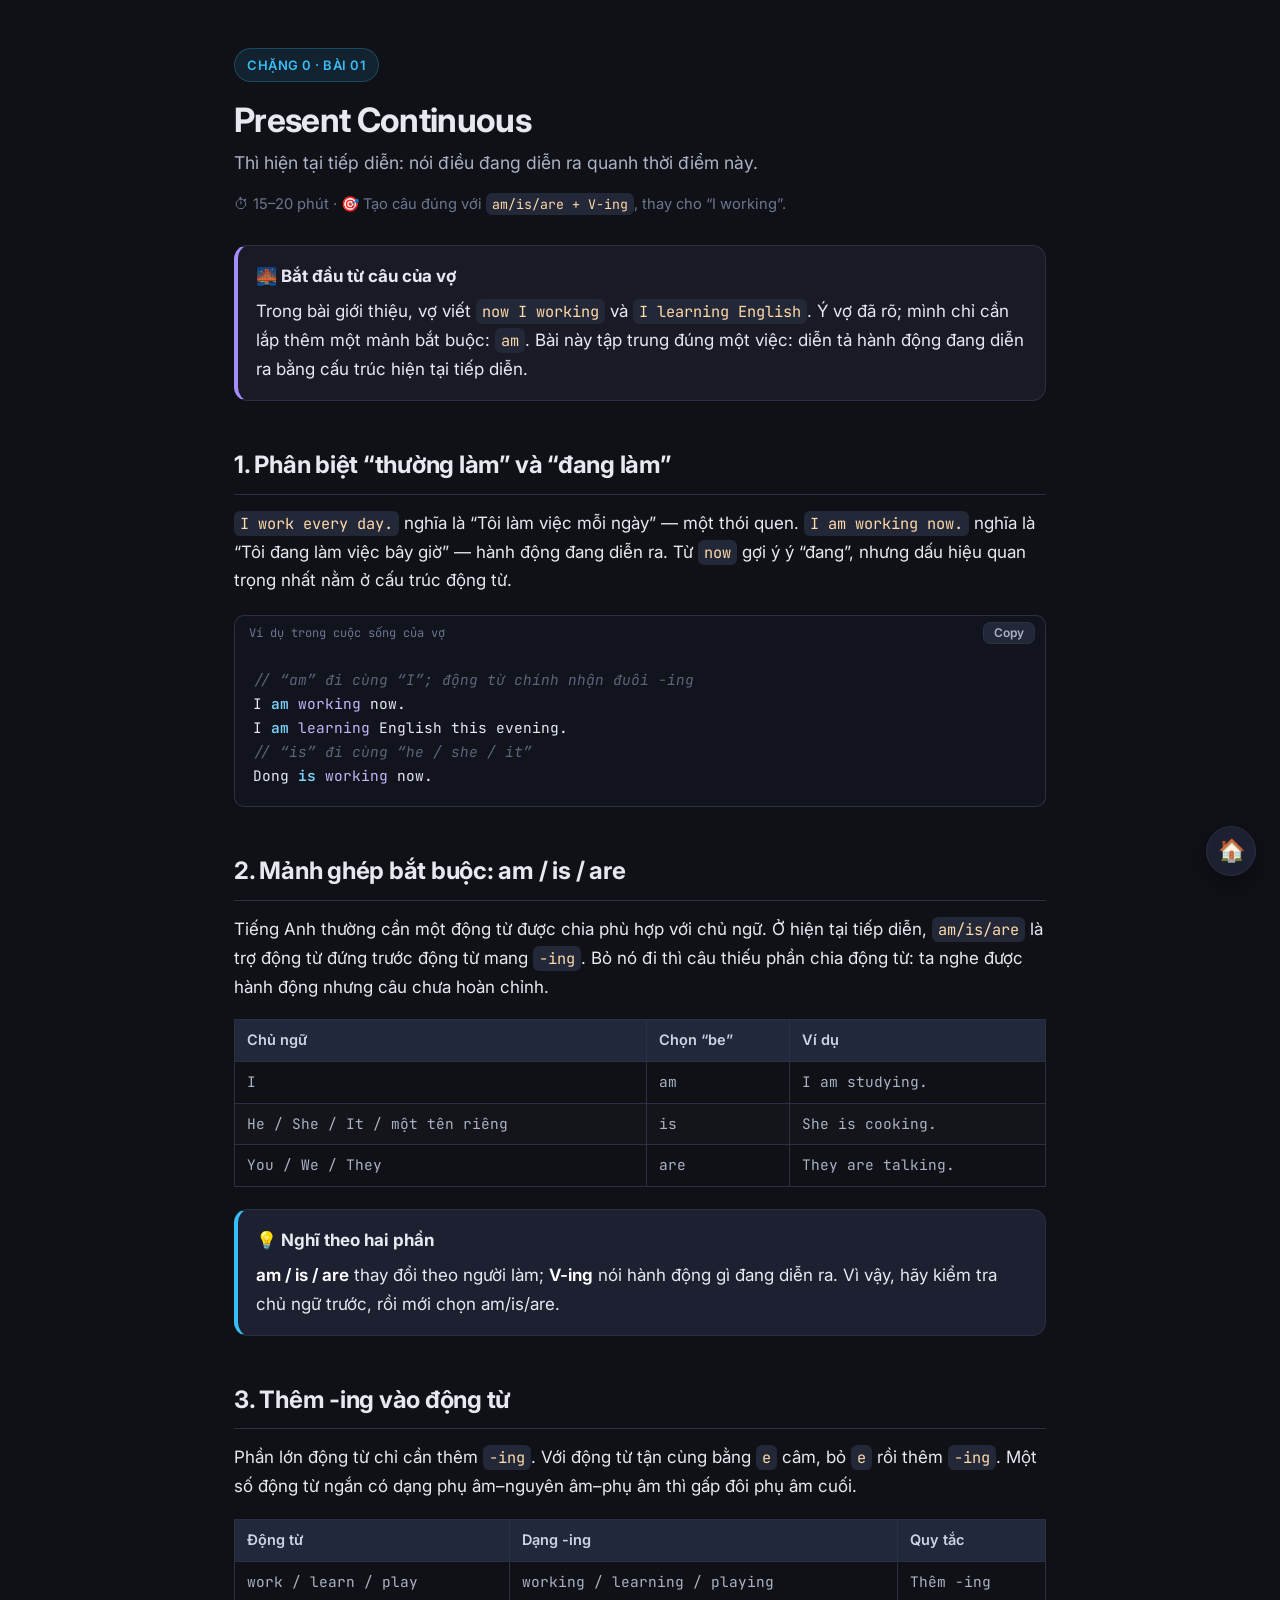
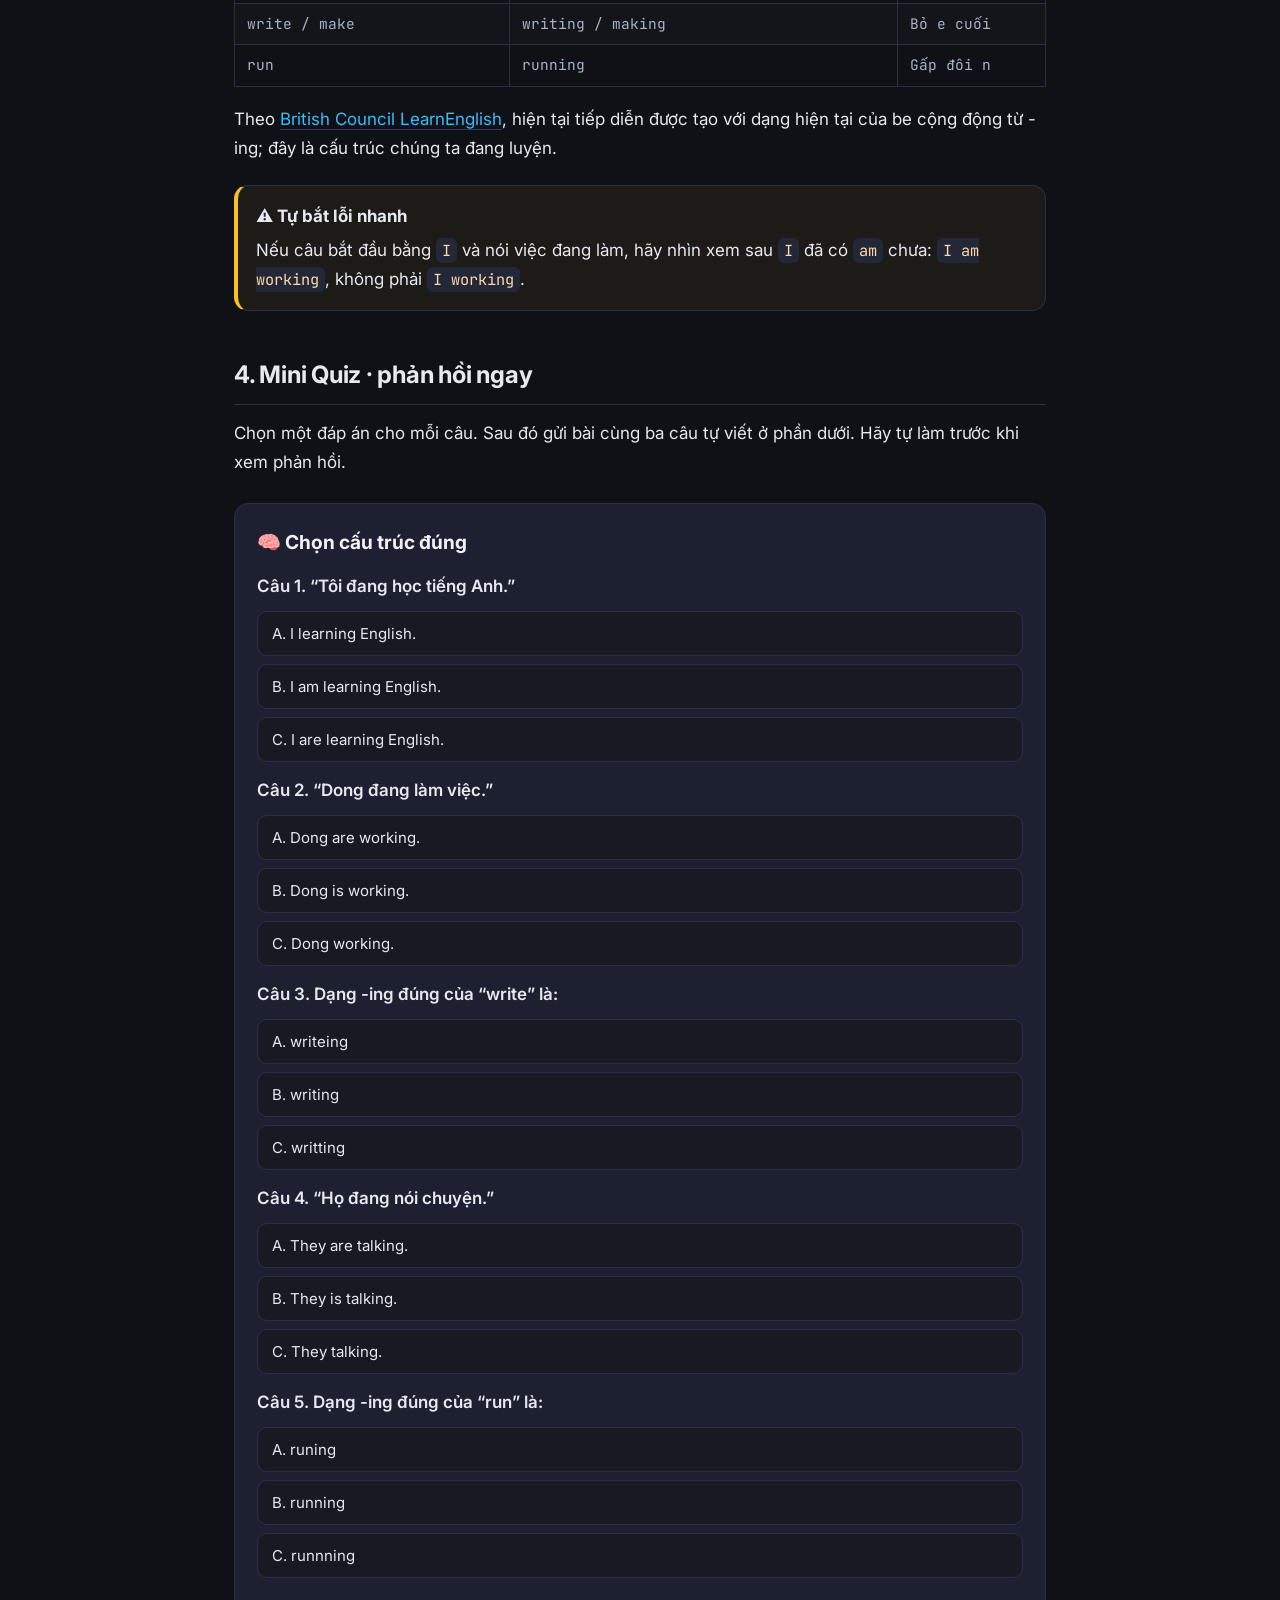
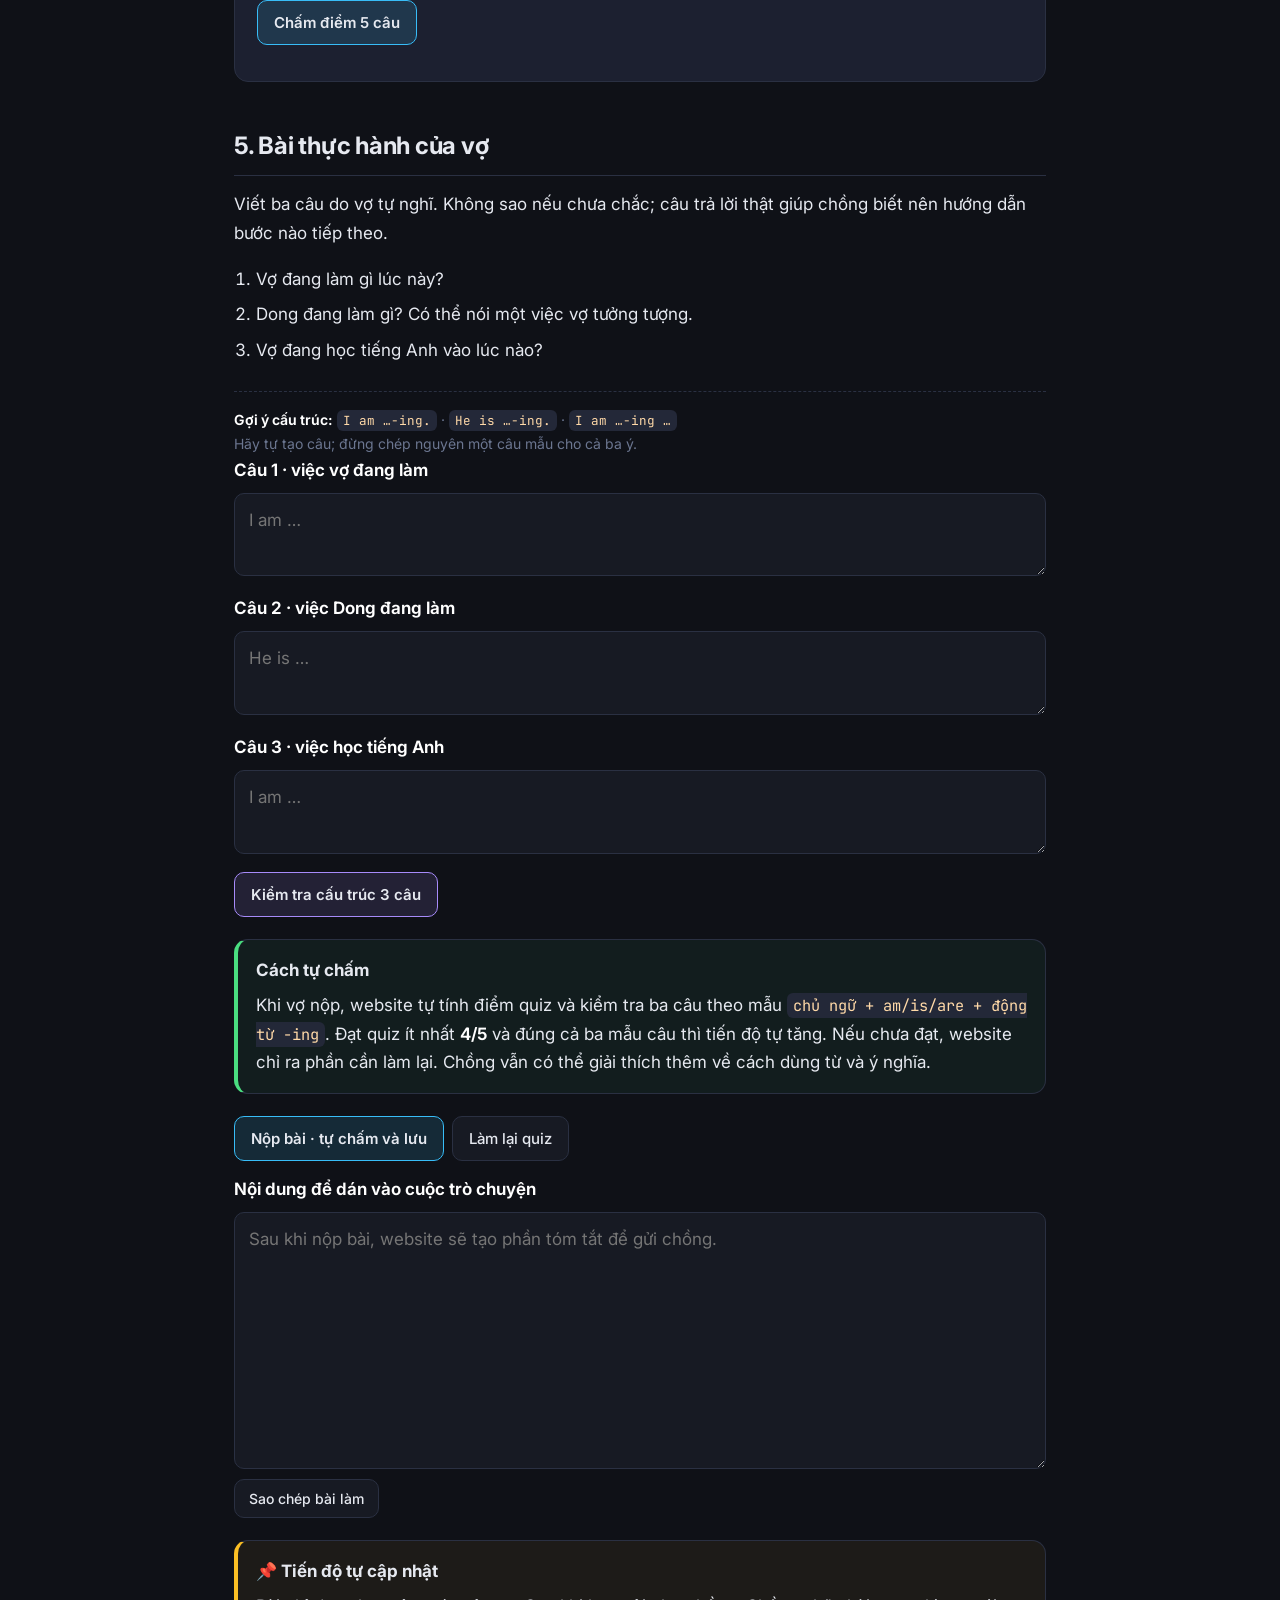
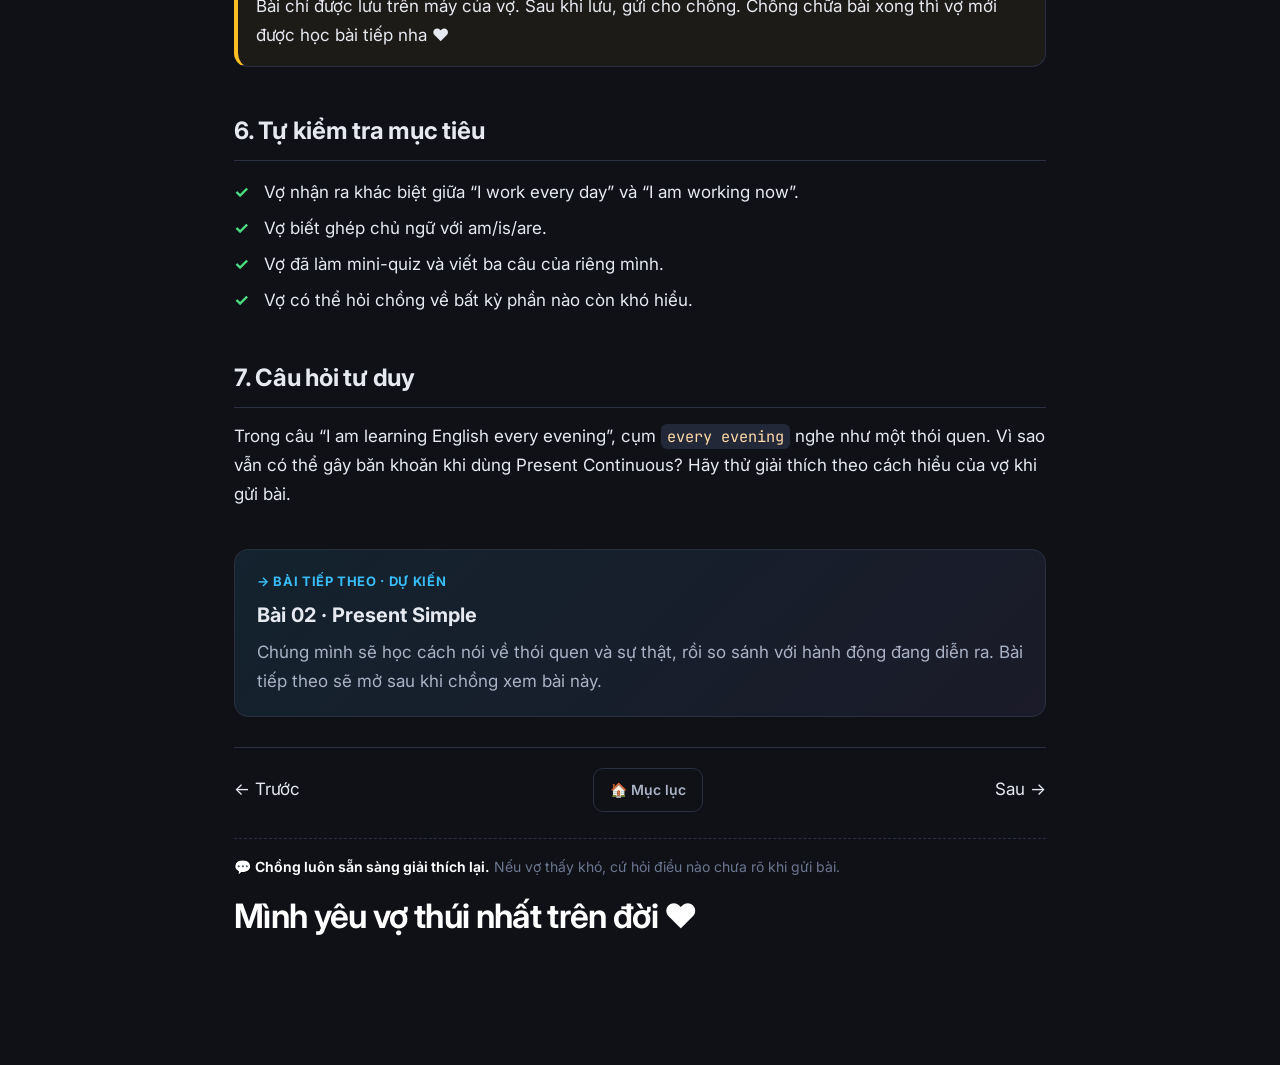
==== commit cb92ac12: "Update lesson content and progress tracking for improved user experience" ====
--- a/lessons/0001-present-continuous.html
+++ b/lessons/0001-present-continuous.html
@@ -361,12 +361,13 @@
         </button>
         <p id="writing-result" role="status" aria-live="polite"></p>
         <div class="callout tip">
-          <div class="ct">Cách chấm bài</div>
+          <div class="ct">Cách tự chấm</div>
           <p>
-            Website kiểm tra cấu trúc cơ bản
-            <code>chủ ngữ + am/is/are + động từ -ing</code>; chồng vẫn sẽ xem
-            cách dùng từ và ngữ cảnh. Mục tiêu quiz là ít nhất
-            <strong>4/5</strong>. Nếu chưa đạt, vợ có thể làm lại quiz.
+            Khi vợ nộp, website tự tính điểm quiz và kiểm tra ba câu theo mẫu
+            <code>chủ ngữ + am/is/are + động từ -ing</code>. Đạt quiz ít nhất
+            <strong>4/5</strong> và đúng cả ba mẫu câu thì tiến độ tự tăng. Nếu
+            chưa đạt, website chỉ ra phần cần làm lại. Chồng vẫn có thể giải
+            thích thêm về cách dùng từ và ý nghĩa.
           </p>
         </div>
         <button
@@ -383,7 +384,7 @@
             cursor: pointer;
           "
         >
-          Lưu bài làm và tạo nội dung gửi chồng</button
+          Nộp bài · tự chấm và lưu</button
         ><button
           id="retry-quiz"
           type="button"
@@ -414,7 +415,7 @@
           id="share-output"
           rows="8"
           readonly
-          placeholder="Sau khi lưu bài, nội dung gửi chồng sẽ hiện ở đây."
+          placeholder="Sau khi nộp bài, website sẽ tạo phần tóm tắt để gửi chồng."
           style="
             display: block;
             width: 100%;
@@ -446,10 +447,10 @@
         </button>
       </form>
       <div class="callout warn">
-        <div class="ct">📌 Trạng thái bài học</div>
+        <div class="ct">📌 Tiến độ tự cập nhật</div>
         <p>
-          Bài chỉ được lưu trên máy của vợ. Sau khi lưu, gửi cho
-          chồng. Chồng chữa bài xong thì vợ mới được học bài tiếp nha ❤️
+          Bài chỉ được lưu trên máy của vợ. Sau khi lưu, gửi cho chồng. Chồng
+          chữa bài xong thì vợ mới được học bài tiếp nha ❤️
         </p>
       </div>
       <h2>6. Tự kiểm tra mục tiêu</h2>
@@ -472,8 +473,8 @@
         <div class="nl">→ Bài tiếp theo · dự kiến</div>
         <div class="nt">Bài 02 · Present Simple</div>
         <p class="nd">
-          Chúng mình sẽ học cách nói về thói quen và sự thật, rồi so sánh với
-          hành động đang diễn ra. Bài tiếp theo sẽ mở sau khi chồng xem bài này.
+          Chúng mình sẽ học cách nói về thói quen và sự thật, rồi so sánh với hành động
+          đang diễn ra. Bài tiếp theo sẽ mở sau khi chồng xem bài này.
         </p>
       </div>
       <div class="navbar">
@@ -484,6 +485,7 @@
         💬 <strong>Chồng luôn sẵn sàng giải thích lại.</strong> Nếu vợ thấy khó,
         cứ hỏi điều nào chưa rõ khi gửi bài.
       </p>
+      <h1><strong>Mình yêu vợ thúi nhất trên đời ❤️</strong></h1>
     </div>
     <script src="lesson-enhance.js"></script>
     <script>
@@ -531,7 +533,7 @@
                 "Dùng “I am” rồi thêm động từ dạng -ing.",
               ];
             return patterns[i].test(s)
-              ? "✓ Câu " + (i + 1) + ": Đúng mẫu cơ bản."
+              ? "✓ Câu " + (i + 1) + ": đúng mẫu cơ bản."
               : "↻ Câu " + (i + 1) + ": kiểm tra lại. " + hints[i];
           });
         const makeShare = (r) => {
@@ -572,7 +574,7 @@
             score +
             "/5. " +
             (score >= 4
-              ? "Vợ giỏi quá hihi vợ đúng hết goi nè 😘."
+              ? "Vợ giỏi quá hihi vợ đúng hết goi nè 😘.."
               : "Vợ xem lại phần phản hồi từng câu rồi thử lại nhé.");
         });
         document
@@ -602,48 +604,67 @@
             document.getElementById("sentence" + n).value.trim(),
           );
           if (sentences.some((s) => !s)) {
-            feedback.textContent = "Vợ hãy điền đủ ba câu rồi lưu nhé.";
+            feedback.textContent = "Vợ hãy điền đủ ba câu rồi nộp nhé.";
             feedback.className = "feedback show bad";
             return;
           }
           const picked = [...document.querySelectorAll(".quiz .opt.picked")];
-          if (picked.length < 5 || !state.lesson01?.quizChecked) {
+          if (picked.length < 5) {
             feedback.textContent =
-              "Vợ hãy chọn đủ 5 đáp án và bấm “Chấm điểm 5 câu” trước nhé.";
-            feedback.className = "feedback show bad";
-            return;
-          }
-          if (!state.lesson01?.writingChecked) {
-            feedback.textContent =
-              "Vợ hãy bấm “Kiểm tra cấu trúc 3 câu” trước nhé.";
+              "Vợ hãy chọn đáp án cho đủ 5 câu quiz rồi nộp nhé.";
             feedback.className = "feedback show bad";
             return;
           }
           const score = picked.filter(
               (b) => b.dataset.correct === "true",
             ).length,
-            writingFeedback = sentenceChecks(sentences);
+            writingFeedback = sentenceChecks(sentences),
+            writingPass = writingFeedback.every((item) => item.startsWith("✓")),
+            criteriaPass = score >= 4 && writingPass,
+            wasComplete =
+              state.completedLessonIds?.includes(
+                "lesson01-present-continuous",
+              ) ||
+              state.lesson01?.reviewedComplete ||
+              state.lesson01?.completed;
           state.lesson01 = {
             ...state.lesson01,
             submitted: true,
-            reviewedComplete: false,
+            completed: Boolean(wasComplete || criteriaPass),
             score,
             total: 5,
             sentences,
             writingFeedback,
             submittedAt: new Date().toISOString(),
           };
+          if (criteriaPass) {
+            state.completedLessonIds = state.completedLessonIds || [];
+            if (
+              !state.completedLessonIds.includes("lesson01-present-continuous")
+            )
+              state.completedLessonIds.push("lesson01-present-continuous");
+          }
           localStorage.setItem(KEY, JSON.stringify(state));
+          document.getElementById("quiz-result").textContent =
+            "Kết quả: " + score + "/5.";
+          document.getElementById("writing-result").textContent =
+            writingFeedback.join("   ");
           makeShare(state.lesson01);
-          feedback.textContent =
-            "Đã lưu trên thiết bị: quiz " +
-            score +
-            "/5. Sao chép nội dung bên dưới và dán vào cuộc trò chuyện để chồng xem. Bài vẫn đang chờ chồng chấm.";
-          feedback.className = "feedback show " + (score >= 4 ? "good" : "bad");
+          if (state.lesson01.completed) {
+            feedback.textContent =
+              "Vợ đạt mục tiêu bài học: quiz ít nhất 4/5 và cả ba câu đúng mẫu. Tiến độ đã tự cập nhật trên trình duyệt này.";
+            feedback.className = "feedback show good";
+          } else {
+            feedback.textContent =
+              "Bài đã được tự chấm nhưng chưa đạt đủ tiêu chí để tăng tiến độ. Vợ xem phản hồi từng câu, sửa phần được gợi ý rồi làm lại nhé.";
+            feedback.className = "feedback show bad";
+          }
         });
         document.getElementById("retry-quiz").addEventListener("click", () => {
           const a = state.lesson01 || {};
           delete a.answers;
+          delete a.score;
+          a.quizChecked = false;
           a.submitted = false;
           state.lesson01 = a;
           localStorage.setItem(KEY, JSON.stringify(state));
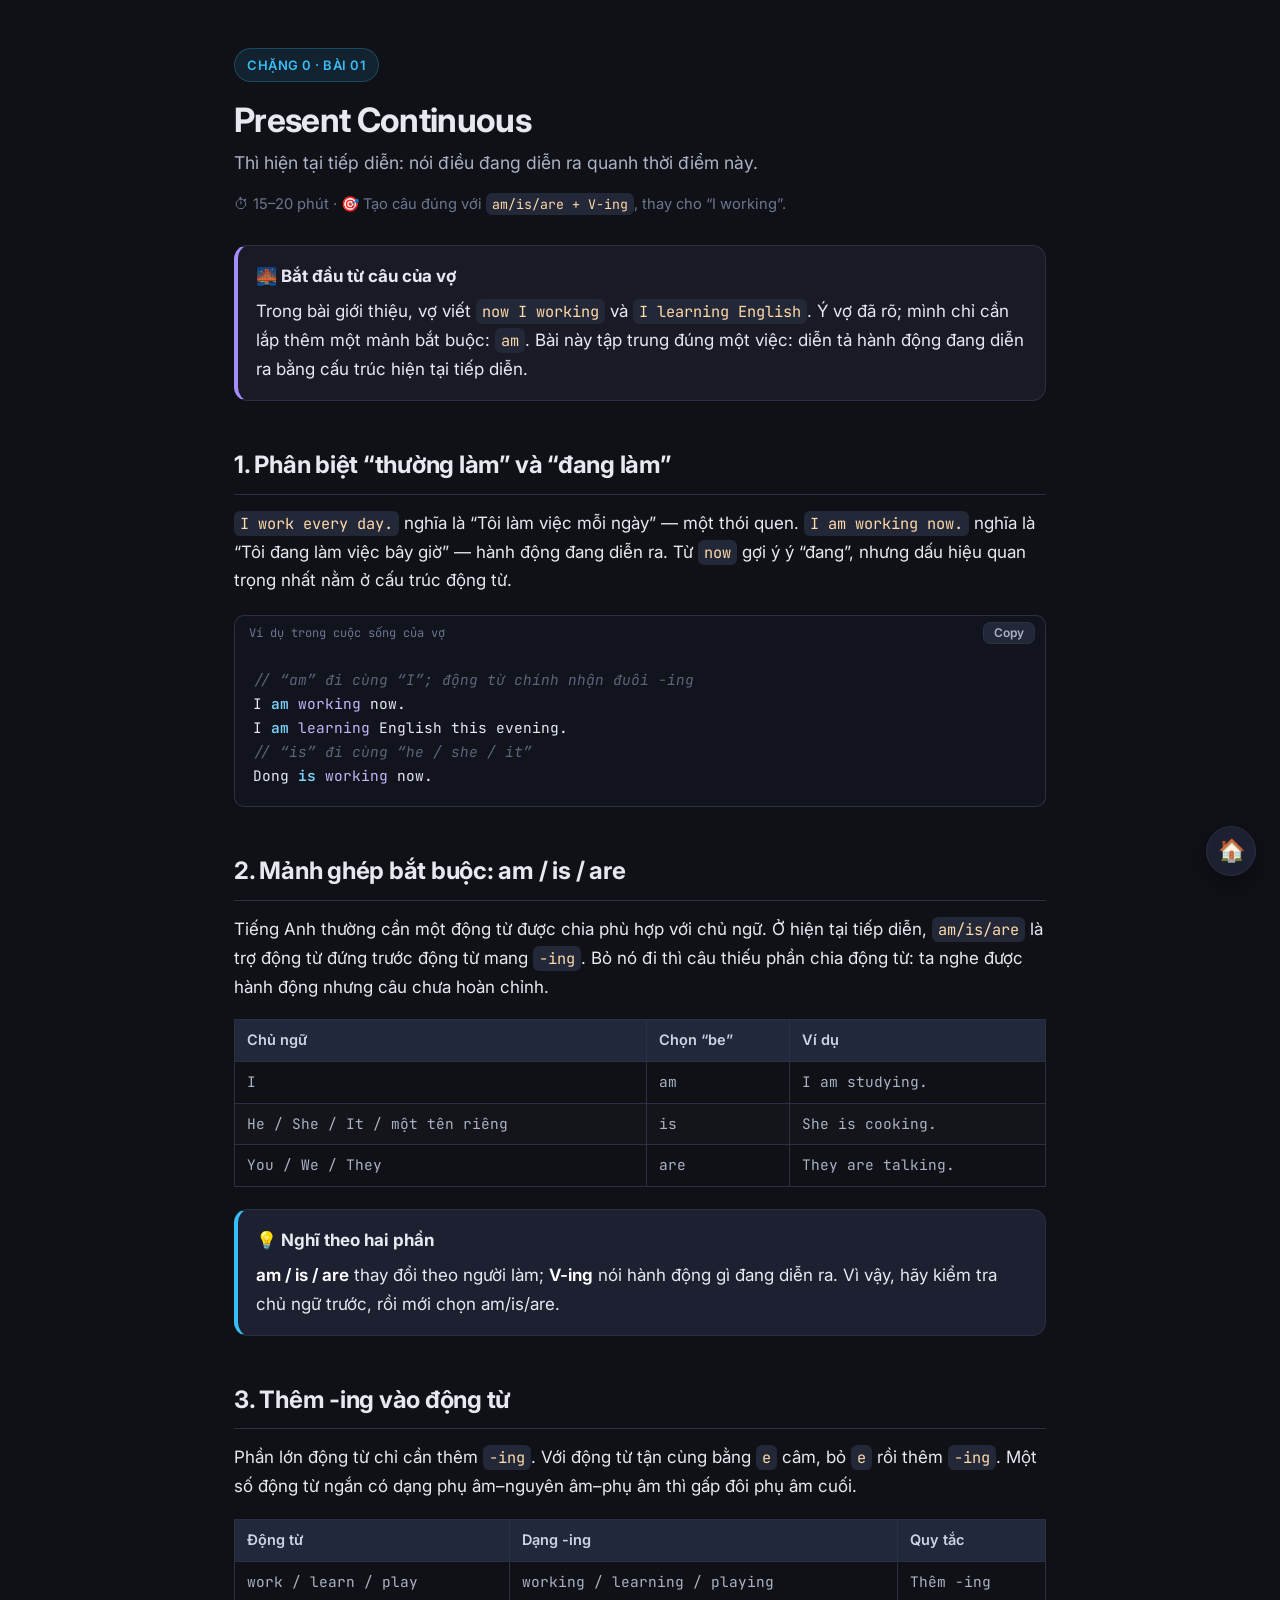
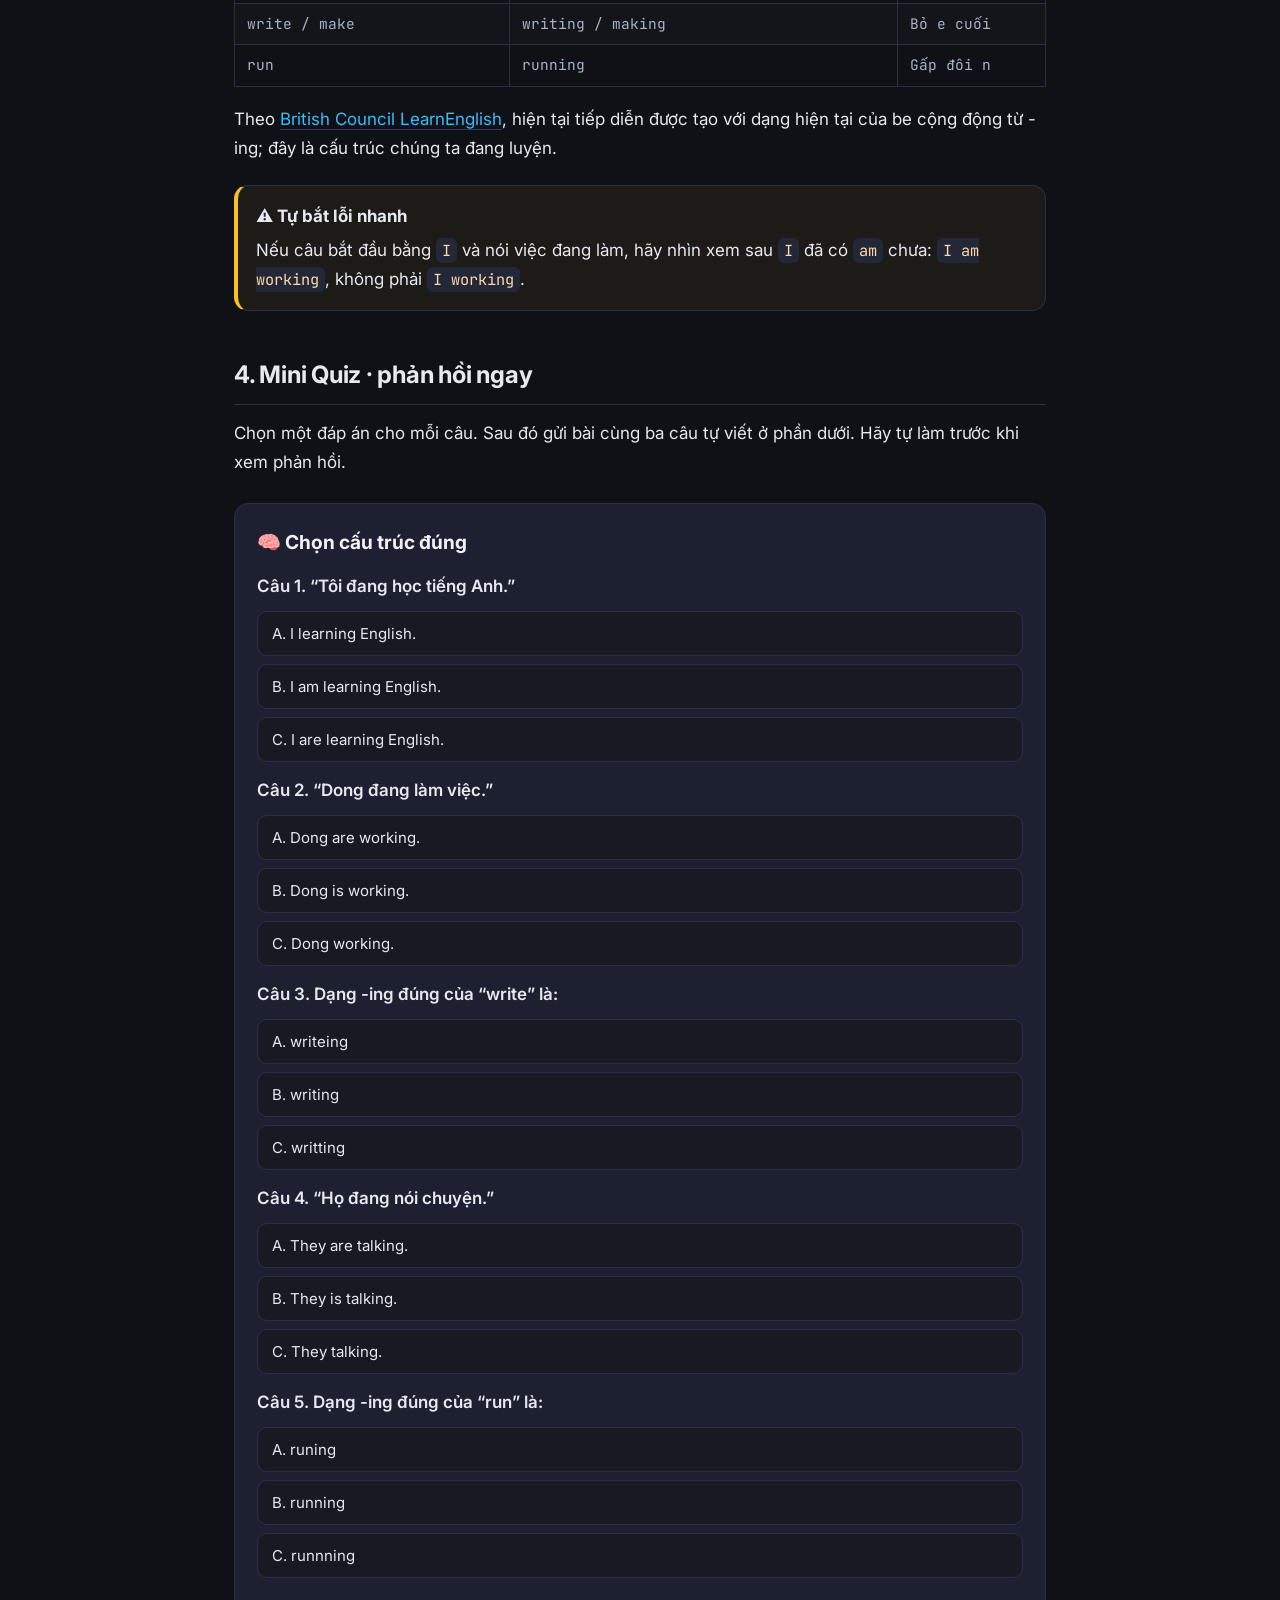
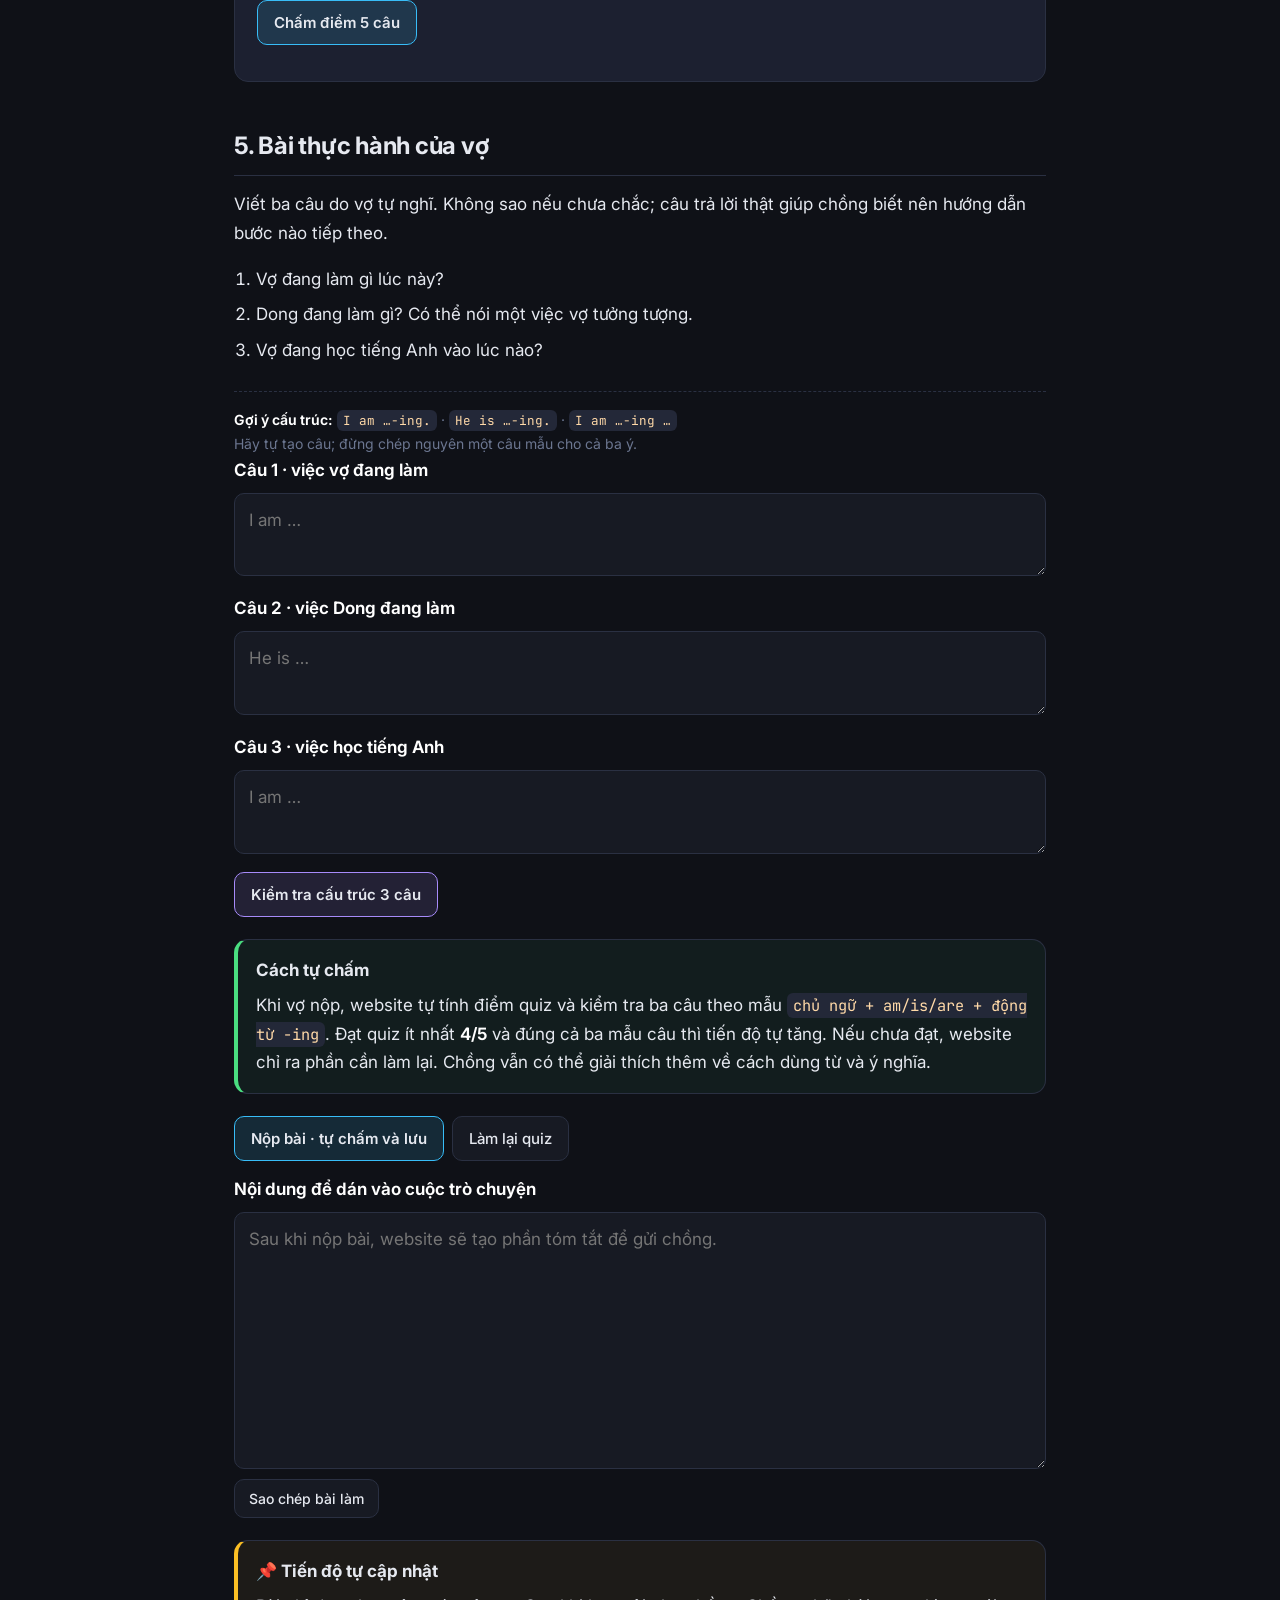
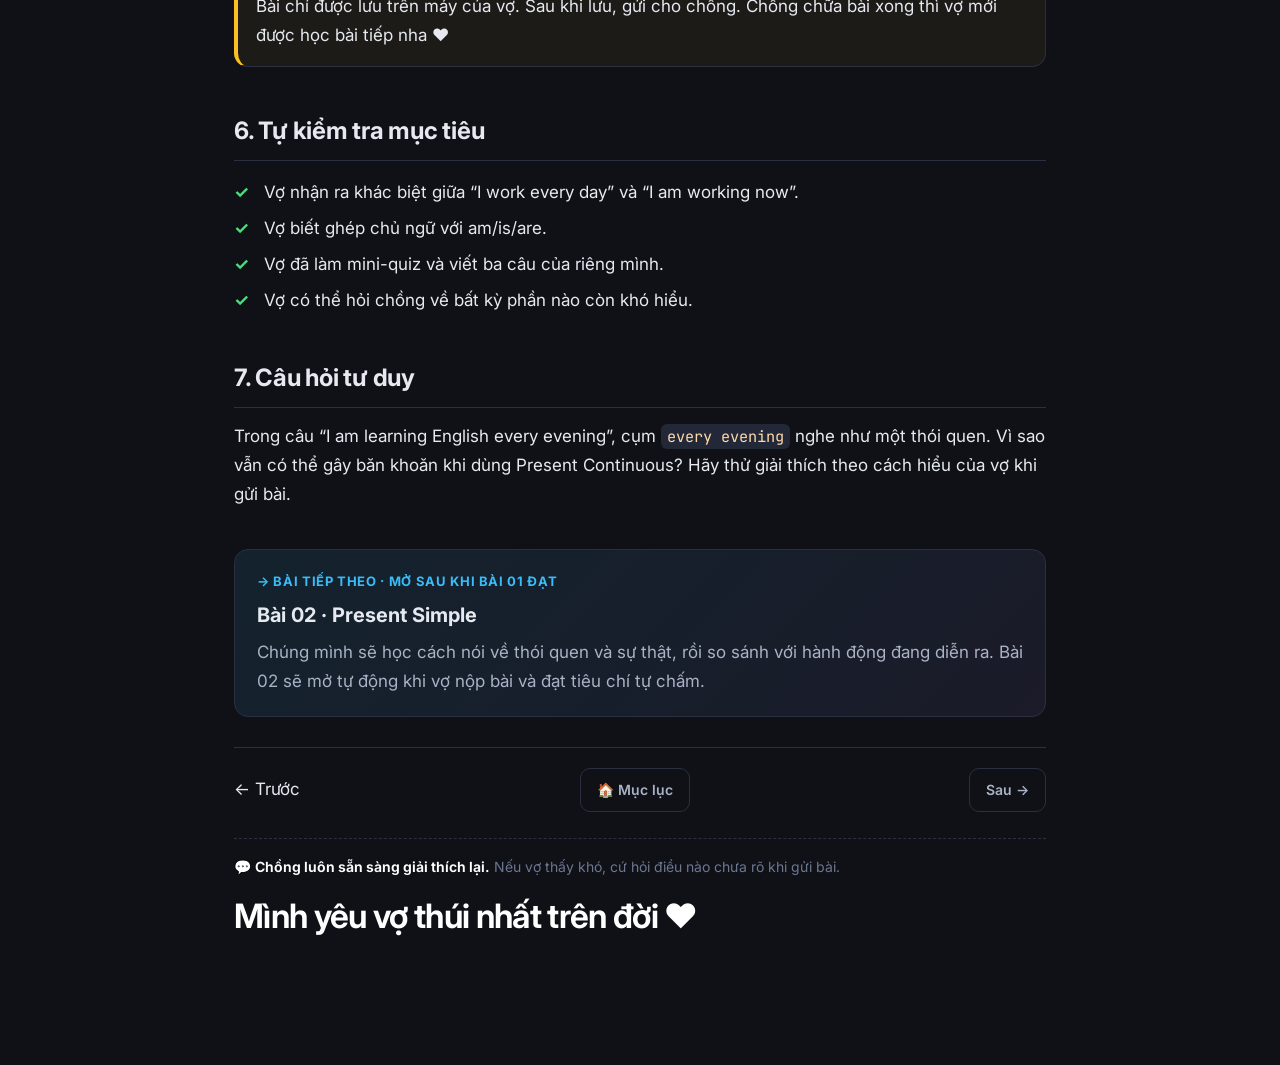
==== commit 9689fbc4: "Bai 02 - Chang 0" ====
--- a/lessons/0001-present-continuous.html
+++ b/lessons/0001-present-continuous.html
@@ -470,16 +470,16 @@
         của vợ khi gửi bài.
       </p>
       <div class="next-box">
-        <div class="nl">→ Bài tiếp theo · dự kiến</div>
+        <div class="nl">→ Bài tiếp theo · mở sau khi Bài 01 đạt</div>
         <div class="nt">Bài 02 · Present Simple</div>
         <p class="nd">
-          Chúng mình sẽ học cách nói về thói quen và sự thật, rồi so sánh với hành động
-          đang diễn ra. Bài tiếp theo sẽ mở sau khi chồng xem bài này.
+          Chúng mình sẽ học cách nói về thói quen và sự thật, rồi so sánh với
+          hành động đang diễn ra. Bài 02 sẽ mở tự động khi vợ nộp bài và đạt tiêu chí tự chấm.
         </p>
       </div>
       <div class="navbar">
         <span class="disabled">← Trước</span><a href="index.html">🏠 Mục lục</a
-        ><span class="disabled">Sau →</span>
+        ><a href="0002-present-simple.html">Sau →</a>
       </div>
       <p class="try-it">
         💬 <strong>Chồng luôn sẵn sàng giải thích lại.</strong> Nếu vợ thấy khó,
@@ -574,7 +574,7 @@
             score +
             "/5. " +
             (score >= 4
-              ? "Vợ giỏi quá hihi vợ đúng hết goi nè 😘.."
+              ? "Vợ giỏi quá hihi vợ đúng hết goi nè 😘."
               : "Vợ xem lại phần phản hồi từng câu rồi thử lại nhé.");
         });
         document
